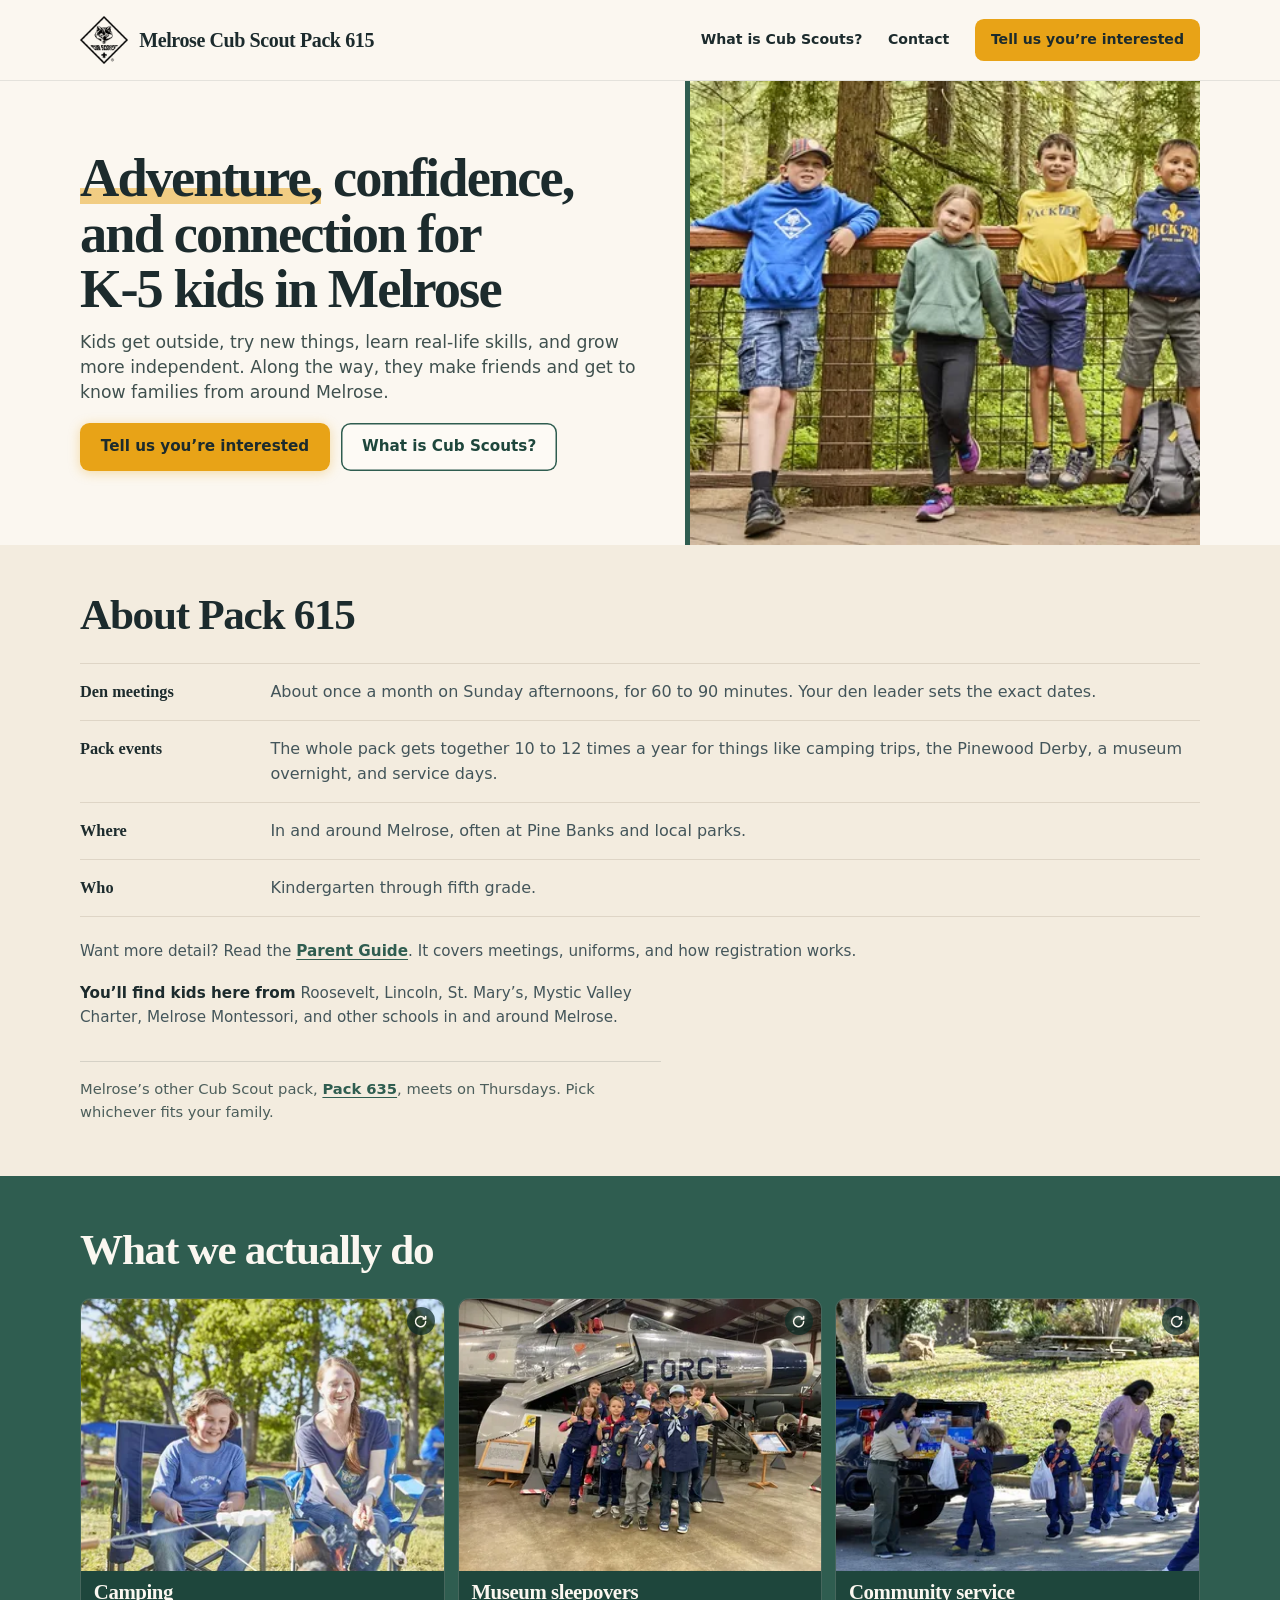
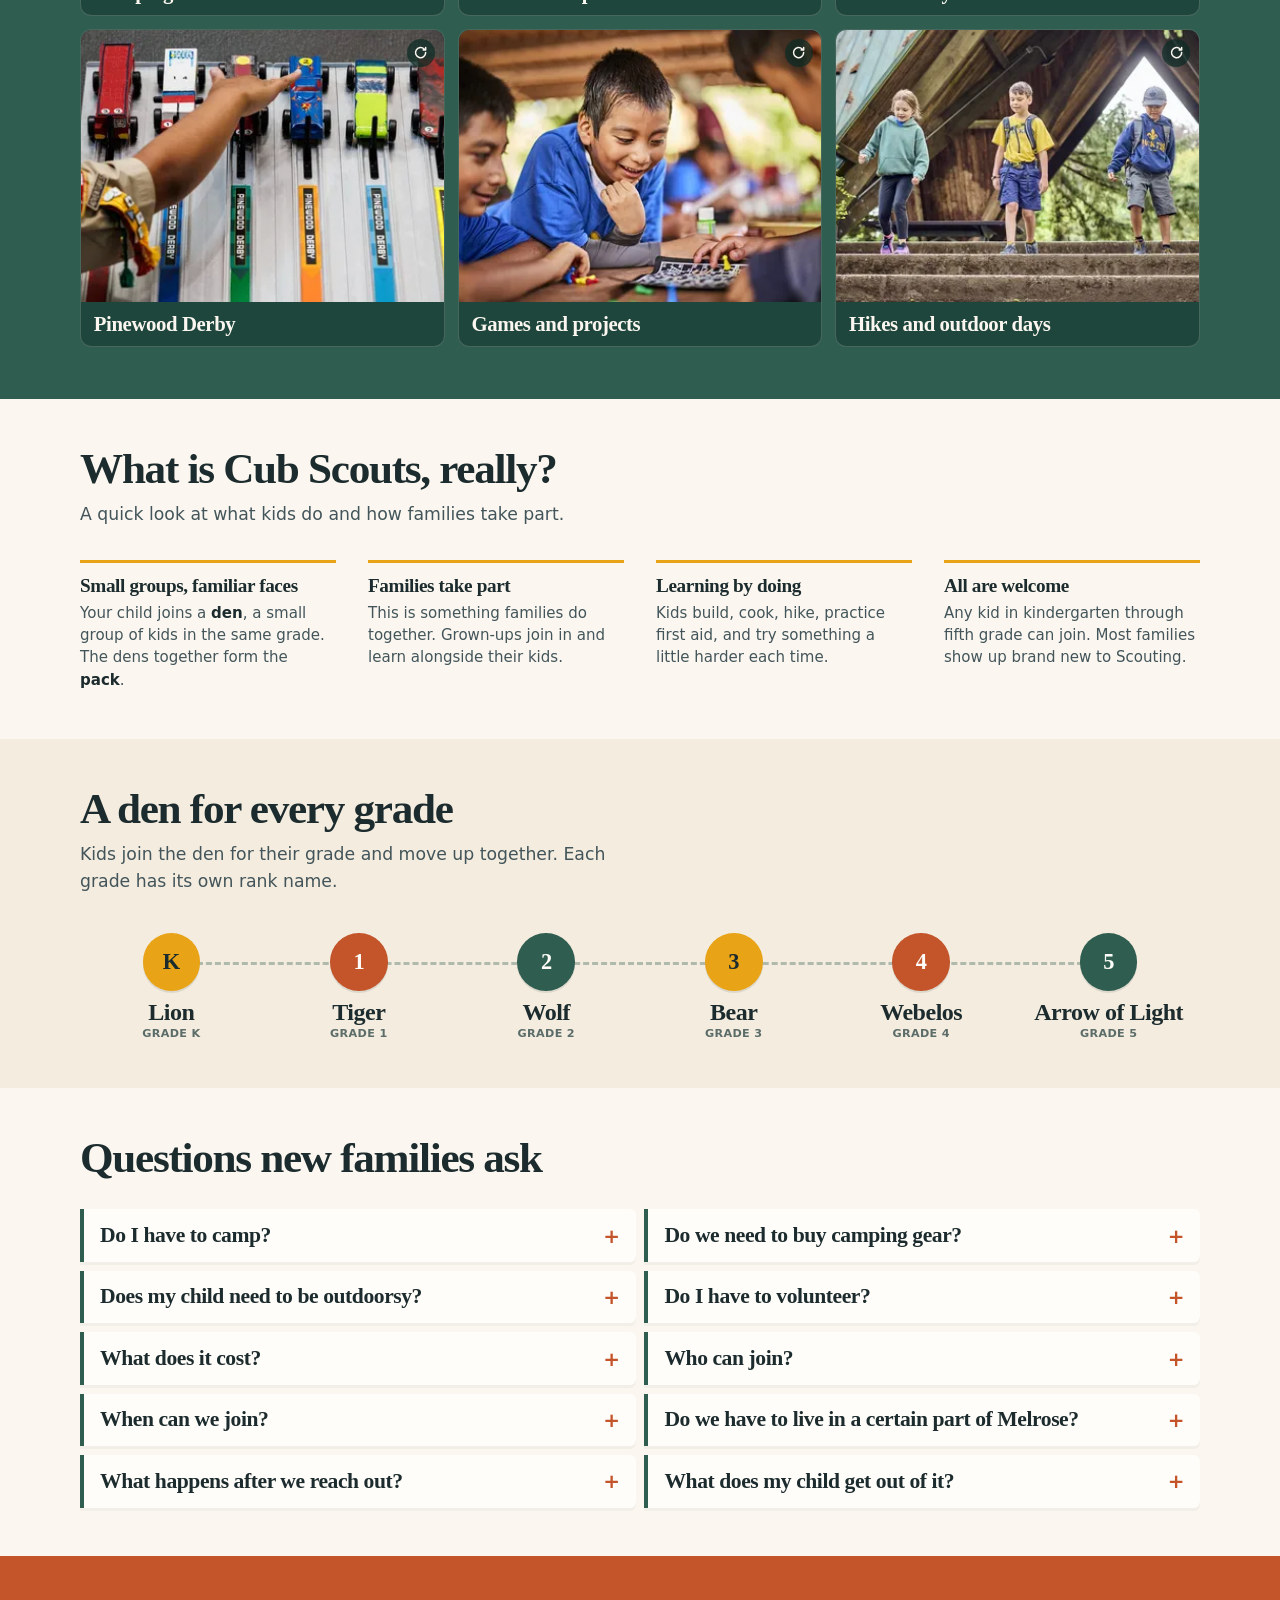
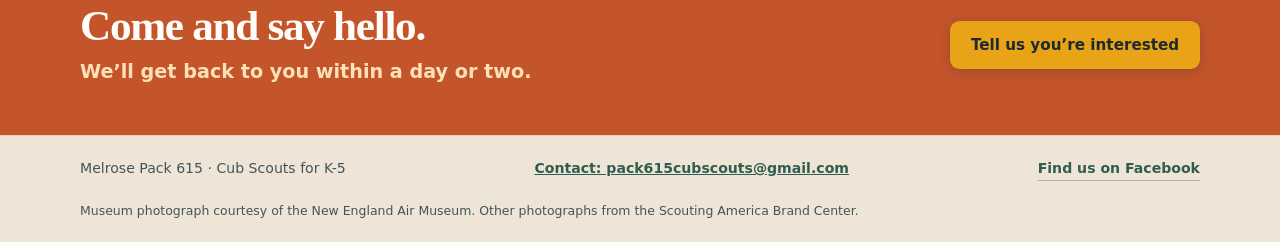
==== index.html @ d6cfc1a3 "Align the hero photo with the content column Co-Authored-By: Claude Opus 5 <noreply@anthropic.com>" ====
<!doctype html>
<html lang="en">
  <head>
    <meta charset="utf-8">
    <meta name="viewport" content="width=device-width, initial-scale=1">
    <meta name="description" content="Cub Scouts for K-5 kids in and around Melrose: Sunday meetings, camping, the Pinewood Derby, and family adventures.">
    <meta property="og:type" content="website">
    <meta property="og:title" content="Melrose Pack 615 | Cub Scouts for K-5 kids">
    <meta property="og:description" content="Cub Scouts for K-5 kids in and around Melrose: Sunday meetings, camping, the Pinewood Derby, and family adventures.">
    <meta property="og:url" content="https://melrosepack615.com/">
    <meta property="og:image" content="https://melrosepack615.com/assets/photos/og-hero.jpg">
    <meta property="og:image:width" content="1200">
    <meta property="og:image:height" content="630">
    <meta property="og:image:alt" content="Cub Scouts lined up along a fence in the woods.">
    <meta name="twitter:card" content="summary_large_image">
    <link rel="canonical" href="https://melrosepack615.com/">
    <title>Melrose Pack 615 | Adventure, confidence, and connection</title>
    <link rel="icon" href="assets/cub-scouts-logo-black.png" type="image/png">
    <link rel="stylesheet" href="assets/site.css?v=90">
    <script type="application/ld+json">
    {
      "@context": "https://schema.org",
      "@type": "Organization",
      "@id": "https://melrosepack615.com/#organization",
      "name": "Melrose Cub Scout Pack 615",
      "alternateName": "Pack 615",
      "url": "https://melrosepack615.com/",
      "logo": {
        "@type": "ImageObject",
        "url": "https://melrosepack615.com/assets/cub-scouts-logo-black.png",
        "width": 512,
        "height": 512
      },
      "email": "pack615cubscouts@gmail.com",
      "description": "Volunteer-run Cub Scout pack for any kid in kindergarten through fifth grade in Melrose, Massachusetts.",
      "areaServed": {
        "@type": "City",
        "name": "Melrose, Massachusetts"
      },
      "sameAs": [
        "https://www.facebook.com/melrosepack615"
      ]
    }
    </script>
    <!-- Google tag (gtag.js) -->
    <script async src="https://www.googletagmanager.com/gtag/js?id=G-9PP2PN8PCG"></script>
    <script>
      window.dataLayer = window.dataLayer || [];
      function gtag(){dataLayer.push(arguments);}
      gtag('js', new Date());
      gtag('config', 'G-9PP2PN8PCG');
    </script>
    <script data-goatcounter="https://melrosepack615.goatcounter.com/count"
            async src="//gc.zgo.at/count.js"></script>
  </head>
  <body>
    <a class="skip-link" href="#main">Skip to content</a>
    <aside class="fair-notice" id="fair-notice">
      <div class="fair-inner">
        <p id="fair-text"><strong>We&rsquo;ll be at the Melrose Victorian Fair on Sunday, September 13.</strong>Stop by our table and meet a few Pack 615 families.</p>
        <button type="button" class="fair-close" id="fair-close" aria-label="Dismiss this notice">&times;</button>
      </div>
    </aside>


    <header class="site-header">
      <div class="header-inner">
        <a class="brand" href="/" aria-current="page"><img src="assets/cub-scouts-logo-black.png" alt=""><span class="brand-name">Melrose Cub <span class="brand-break">Scout Pack 615</span></span></a>
        <nav class="desktop-nav" aria-label="Primary navigation">
          <a href="#learn">What is Cub Scouts?</a>
          <a data-track="email-contact" href="mailto:pack615cubscouts@gmail.com">Contact</a>
          <a data-track="interest-form-nav" class="nav-cta" href="https://docs.google.com/forms/d/e/1FAIpQLSfqMnN3mRPJpEeCvfcUHTXjDa6xpPGZP8clBb77MVRqcl40Sg/viewform" target="_blank" rel="noopener noreferrer">Tell us you&rsquo;re interested<span class="visually-hidden"> (opens the interest form in a new tab)</span></a>
        </nav>
        <details class="mobile-nav">
          <summary aria-label="Menu">
            <svg viewBox="0 0 24 24" aria-hidden="true" focusable="false">
              <path d="M4 6h16M4 12h16M4 18h16" fill="none" stroke="currentColor" stroke-width="2" stroke-linecap="round" />
            </svg>
          </summary>
          <nav class="mobile-links" aria-label="Mobile navigation">
            <a href="#learn">What is Cub Scouts?</a>
            <a data-track="email-contact" href="mailto:pack615cubscouts@gmail.com">Contact</a>
            <a data-track="interest-form-mobile" href="https://docs.google.com/forms/d/e/1FAIpQLSfqMnN3mRPJpEeCvfcUHTXjDa6xpPGZP8clBb77MVRqcl40Sg/viewform" target="_blank" rel="noopener noreferrer">Tell us you&rsquo;re interested<span class="visually-hidden"> (opens the interest form in a new tab)</span></a>
          </nav>
        </details>
      </div>
    </header>

    <main id="main">
      <section class="hero" aria-labelledby="home-heading">
        <div class="hero-media">
          <picture>
            <source type="image/webp" sizes="(min-width: 700px) 46vw, 100vw"
                    srcset="assets/photos/webp/hero-800.webp 800w, assets/photos/webp/hero-1200.webp 1200w, assets/photos/webp/hero-1800.webp 1800w">
            <img class="hero-photo" src="assets/photos/sa-hero-fence-line.jpg" width="1800" height="792" alt="Seven Cub Scouts lined up along a wooden fence rail in a redwood forest, grinning at the camera." fetchpriority="high" decoding="async">
          </picture>
        </div>
        <div class="hero-inner">
          <div class="hero-copy-block">
            <h1 id="home-heading"><span class="hl">Adventure,</span> confidence, and connection for <span class="no-break">K-5</span> kids in Melrose</h1>
            <p class="hero-copy">Kids get outside, try new things, learn real-life skills, and grow more independent. Along the way, they make friends and get to know families from around Melrose.</p>
            <div class="hero-actions">
              <a data-track="interest-form-hero" class="button button-primary" href="https://docs.google.com/forms/d/e/1FAIpQLSfqMnN3mRPJpEeCvfcUHTXjDa6xpPGZP8clBb77MVRqcl40Sg/viewform" target="_blank" rel="noopener noreferrer">Tell us you&rsquo;re interested<span class="visually-hidden"> (opens in a new tab)</span></a>
              <a data-track="what-is-cub-scouts" class="button button-outline" href="#learn">What is Cub Scouts?</a>
            </div>
          </div>
        </div>
      </section>

      <section class="locality" aria-labelledby="locality-heading">
        <div class="content-wrap">
          <h2 id="locality-heading">About Pack 615</h2>
          <div class="upcoming" id="upcoming">
            <h3 class="upcoming-title"><svg class="upcoming-icon" viewBox="0 0 24 24" aria-hidden="true" focusable="false"><rect x="3" y="5" width="18" height="16" rx="2" fill="none" stroke="currentColor" stroke-width="2"/><path d="M3 10h18M8 3v4M16 3v4" fill="none" stroke="currentColor" stroke-width="2" stroke-linecap="round"/></svg>Coming up</h3>
            <ul class="upcoming-list">
              <li data-until="2026-09-14"
                  data-lead="We&rsquo;ll be at the Melrose Victorian Fair on Sunday, September 13."
                  data-rest="Stop by our table and meet a few Pack 615 families."><span class="upcoming-when">Sep 13</span> Melrose Victorian Fair booth. Come say hi!</li>
              <li data-until="2026-09-15"
                  data-lead="Virtual Info Night on Zoom, Monday September 14 at 6pm."
                  data-rest="Ask us anything without leaving the house."><span class="upcoming-when">Sep 14, 6pm</span> Virtual Info Night on Zoom. <a data-track="interest-form-info-night" class="text-link" href="https://docs.google.com/forms/d/e/1FAIpQLSfqMnN3mRPJpEeCvfcUHTXjDa6xpPGZP8clBb77MVRqcl40Sg/viewform" target="_blank" rel="noopener noreferrer">Add me<span class="visually-hidden"> to the Virtual Info Night. Opens the interest form in a new tab.</span></a></li>
              <li data-until="2026-09-19"
                  data-lead="Registration Night at Pine Banks Park, Friday September 18 at 6pm."
                  data-rest="Sign up, and pick up hand-me-down uniforms."><span class="upcoming-when">Sep 18, 6pm</span> Registration Night, Pine Banks Park</li>
            </ul>
          </div>
          <dl class="meeting-facts">
            <div><dt>Den meetings</dt><dd>About once a month on Sunday afternoons, for 60 to 90 minutes. Your den leader sets the exact dates.</dd></div>
            <div><dt>Pack events</dt><dd>The whole pack gets together 10 to 12 times a year for things like camping trips, the Pinewood Derby, a museum overnight, and service days.</dd></div>
            <div><dt>Where</dt><dd>In and around Melrose, often at Pine Banks and local parks.</dd></div>
            <div><dt>Who</dt><dd>Kindergarten through fifth grade.</dd></div>
          </dl>
          <p class="guide-line">Want more detail? Read the <a data-track="parent-guide" class="text-link" href="https://docs.google.com/document/d/e/2PACX-1vRP9po2OG2jPKAKeIk6p8vwL7Aax2_RIjUB7kespmoxd4KZeuJhF-BLt-rlZxX50BgXA0E_vrwarQjK/pub" target="_blank" rel="noopener noreferrer">Parent Guide<span class="visually-hidden"> (opens in a new tab)</span></a>. It covers meetings, uniforms, and how registration works.</p>
          <p class="schools-line"><span class="schools-label">You&rsquo;ll find kids here from</span> Roosevelt, Lincoln, St. Mary&rsquo;s, Mystic Valley Charter, Melrose Montessori, and other schools in and around Melrose.</p>
          <p class="locality-note">Melrose&rsquo;s other Cub Scout pack, <a data-track="pack-635" href="https://www.facebook.com/Melrosepack635" target="_blank" rel="noopener noreferrer" aria-label="Pack 635 on Facebook, opens in a new tab">Pack 635</a>, meets on Thursdays. Pick whichever fits your family.</p>
        </div>
      </section>

      <section class="activities" aria-labelledby="activities-heading">
        <div class="content-wrap">
          <h2 id="activities-heading">What we actually do</h2>
          <div class="activity-grid">
            <article class="activity-card" data-flipped="false">
              <div class="flip" id="flip-camping">
                <div class="flip-face flip-front">
                  <span class="flip-hint" aria-hidden="true"><svg viewBox="0 0 24 24" focusable="false"><path d="M20 12a8 8 0 1 1-2.34-5.66M20 4v4h-4" fill="none" stroke="currentColor" stroke-width="2.4" stroke-linecap="round" stroke-linejoin="round"/></svg></span>
                  <picture>
                <source type="image/webp" sizes="(min-width: 700px) 30vw, 45vw"
                        srcset="assets/photos/webp/sa-campfire-smores-400.webp 400w, assets/photos/webp/sa-campfire-smores-800.webp 800w">
                <img src="assets/photos/sa-campfire-smores.jpg" width="1400" height="933" loading="lazy"
                   alt="A Cub Scout and a parent toasting marshmallows over a campfire in camping chairs.">
              </picture>
                  <h3>Camping</h3>
                </div>
                <div class="flip-face flip-back" aria-hidden="true">
                  <span class="flip-hint" aria-hidden="true"><svg viewBox="0 0 24 24" focusable="false"><path d="M20 12a8 8 0 1 1-2.34-5.66M20 4v4h-4" fill="none" stroke="currentColor" stroke-width="2.4" stroke-linecap="round" stroke-linejoin="round"/></svg></span>
                  <span class="flip-back-title">Camping</span>
                  <p>Sleep in a tent, cook outdoors, and stay up late with your den.</p>
                </div>
              </div>
              <button class="flip-toggle" type="button" aria-expanded="false" aria-controls="flip-camping">
                <span class="visually-hidden">Camping. Show what we do.</span>
              </button>
            </article>
            <article class="activity-card" data-flipped="false">
              <div class="flip" id="flip-museum">
                <div class="flip-face flip-front">
                  <span class="flip-hint" aria-hidden="true"><svg viewBox="0 0 24 24" focusable="false"><path d="M20 12a8 8 0 1 1-2.34-5.66M20 4v4h-4" fill="none" stroke="currentColor" stroke-width="2.4" stroke-linecap="round" stroke-linejoin="round"/></svg></span>
                  <picture>
                <source type="image/webp" sizes="(min-width: 700px) 30vw, 45vw"
                        srcset="assets/photos/webp/museum-sleepover-neam-400.webp 400w, assets/photos/webp/museum-sleepover-neam-800.webp 800w">
                <img src="assets/photos/museum-sleepover-neam.jpg" width="1365" height="1024" loading="lazy" alt="Cub Scouts giving thumbs up in front of an Air Force jet at the New England Air Museum.">
              </picture>
                  <h3>Museum sleepovers</h3>
                </div>
                <div class="flip-face flip-back" aria-hidden="true">
                  <span class="flip-hint" aria-hidden="true"><svg viewBox="0 0 24 24" focusable="false"><path d="M20 12a8 8 0 1 1-2.34-5.66M20 4v4h-4" fill="none" stroke="currentColor" stroke-width="2.4" stroke-linecap="round" stroke-linejoin="round"/></svg></span>
                  <span class="flip-back-title">Museum sleepovers</span>
                  <p>Explore a nearby museum after dark, then sleep among the exhibits.</p>
                </div>
              </div>
              <button class="flip-toggle" type="button" aria-expanded="false" aria-controls="flip-museum">
                <span class="visually-hidden">Museum sleepovers. Show what we do.</span>
              </button>
            </article>
            <article class="activity-card" data-flipped="false">
              <div class="flip" id="flip-service">
                <div class="flip-face flip-front">
                  <span class="flip-hint" aria-hidden="true"><svg viewBox="0 0 24 24" focusable="false"><path d="M20 12a8 8 0 1 1-2.34-5.66M20 4v4h-4" fill="none" stroke="currentColor" stroke-width="2.4" stroke-linecap="round" stroke-linejoin="round"/></svg></span>
                  <picture>
                <source type="image/webp" sizes="(min-width: 700px) 30vw, 45vw"
                        srcset="assets/photos/webp/sa-community-service-400.webp 400w, assets/photos/webp/sa-community-service-800.webp 800w">
                <img src="assets/photos/sa-community-service.jpg" width="1400" height="935" loading="lazy" alt="Cub Scouts carrying bags of donated food to a pickup truck during a collection drive.">
              </picture>
                  <h3>Community service</h3>
                </div>
                <div class="flip-face flip-back" aria-hidden="true">
                  <span class="flip-hint" aria-hidden="true"><svg viewBox="0 0 24 24" focusable="false"><path d="M20 12a8 8 0 1 1-2.34-5.66M20 4v4h-4" fill="none" stroke="currentColor" stroke-width="2.4" stroke-linecap="round" stroke-linejoin="round"/></svg></span>
                  <span class="flip-back-title">Community service</span>
                  <p>Help out around Melrose with food drives and park clean-ups.</p>
                </div>
              </div>
              <button class="flip-toggle" type="button" aria-expanded="false" aria-controls="flip-service">
                <span class="visually-hidden">Community service. Show what we do.</span>
              </button>
            </article>
            <article class="activity-card" data-flipped="false">
              <div class="flip" id="flip-derby">
                <div class="flip-face flip-front">
                  <span class="flip-hint" aria-hidden="true"><svg viewBox="0 0 24 24" focusable="false"><path d="M20 12a8 8 0 1 1-2.34-5.66M20 4v4h-4" fill="none" stroke="currentColor" stroke-width="2.4" stroke-linecap="round" stroke-linejoin="round"/></svg></span>
                  <picture>
                <source type="image/webp" sizes="(min-width: 700px) 30vw, 45vw"
                        srcset="assets/photos/webp/sa-pinewood-derby-400.webp 400w, assets/photos/webp/sa-pinewood-derby-800.webp 800w">
                <img src="assets/photos/sa-pinewood-derby.jpg" width="1400" height="934" loading="lazy"
                   alt="Hand-painted Pinewood Derby cars lined up on the track before a race.">
              </picture>
                  <h3>Pinewood Derby</h3>
                </div>
                <div class="flip-face flip-back" aria-hidden="true">
                  <span class="flip-hint" aria-hidden="true"><svg viewBox="0 0 24 24" focusable="false"><path d="M20 12a8 8 0 1 1-2.34-5.66M20 4v4h-4" fill="none" stroke="currentColor" stroke-width="2.4" stroke-linecap="round" stroke-linejoin="round"/></svg></span>
                  <span class="flip-back-title">Pinewood Derby</span>
                  <p>Build a race car from a block of pine, then race it on the big track.</p>
                </div>
              </div>
              <button class="flip-toggle" type="button" aria-expanded="false" aria-controls="flip-derby">
                <span class="visually-hidden">Pinewood Derby. Show what we do.</span>
              </button>
            </article>
            <article class="activity-card" data-flipped="false">
              <div class="flip" id="flip-games">
                <div class="flip-face flip-front">
                  <span class="flip-hint" aria-hidden="true"><svg viewBox="0 0 24 24" focusable="false"><path d="M20 12a8 8 0 1 1-2.34-5.66M20 4v4h-4" fill="none" stroke="currentColor" stroke-width="2.4" stroke-linecap="round" stroke-linejoin="round"/></svg></span>
                  <picture>
                <source type="image/webp" sizes="(min-width: 700px) 30vw, 45vw"
                        srcset="assets/photos/webp/sa-pack-meeting-400.webp 400w, assets/photos/webp/sa-pack-meeting-800.webp 800w">
                <img src="assets/photos/sa-pack-meeting.jpg" width="1400" height="934" loading="lazy"
                   alt="Cub Scouts leaning over a board game together at a table, grinning.">
              </picture>
                  <h3>Games and projects</h3>
                </div>
                <div class="flip-face flip-back" aria-hidden="true">
                  <span class="flip-hint" aria-hidden="true"><svg viewBox="0 0 24 24" focusable="false"><path d="M20 12a8 8 0 1 1-2.34-5.66M20 4v4h-4" fill="none" stroke="currentColor" stroke-width="2.4" stroke-linecap="round" stroke-linejoin="round"/></svg></span>
                  <span class="flip-back-title">Games and projects</span>
                  <p>Build things, play games, and try something new at every meeting.</p>
                </div>
              </div>
              <button class="flip-toggle" type="button" aria-expanded="false" aria-controls="flip-games">
                <span class="visually-hidden">Games and projects. Show what we do.</span>
              </button>
            </article>
            <article class="activity-card" data-flipped="false">
              <div class="flip" id="flip-hikes">
                <div class="flip-face flip-front">
                  <span class="flip-hint" aria-hidden="true"><svg viewBox="0 0 24 24" focusable="false"><path d="M20 12a8 8 0 1 1-2.34-5.66M20 4v4h-4" fill="none" stroke="currentColor" stroke-width="2.4" stroke-linecap="round" stroke-linejoin="round"/></svg></span>
                  <picture>
                <source type="image/webp" sizes="(min-width: 700px) 30vw, 45vw"
                        srcset="assets/photos/webp/sa-hike-trail-400.webp 400w, assets/photos/webp/sa-hike-trail-800.webp 800w">
                <img src="assets/photos/sa-hike-trail.jpg" width="1400" height="908" loading="lazy"
                   alt="Three Cub Scouts walking down the steps of a trail shelter on a hike.">
              </picture>
                  <h3>Hikes and outdoor days</h3>
                </div>
                <div class="flip-face flip-back" aria-hidden="true">
                  <span class="flip-hint" aria-hidden="true"><svg viewBox="0 0 24 24" focusable="false"><path d="M20 12a8 8 0 1 1-2.34-5.66M20 4v4h-4" fill="none" stroke="currentColor" stroke-width="2.4" stroke-linecap="round" stroke-linejoin="round"/></svg></span>
                  <span class="flip-back-title">Hikes and outdoor days</span>
                  <p>Discover local trails and woods right around our community.</p>
                </div>
              </div>
              <button class="flip-toggle" type="button" aria-expanded="false" aria-controls="flip-hikes">
                <span class="visually-hidden">Hikes and outdoor days. Show what we do.</span>
              </button>
            </article>
          </div>
        </div>
      </section>

      <section class="learn" id="learn" aria-labelledby="learn-heading">
        <div class="content-wrap">
          <h2 id="learn-heading">What is Cub Scouts, really?</h2>
          <p class="learn-lede">A quick look at what kids do and how families take part.</p>

          <div class="learn-grid">
            <article>
              <h3>Small groups, familiar faces</h3>
              <p>Your child joins a <strong>den</strong>, a small group of kids in the same grade. The dens together form the <strong>pack</strong>.</p>
            </article>
            <article>
              <h3>Families take part</h3>
              <p>This is something families do together. Grown-ups join in and learn alongside their kids.</p>
            </article>
            <article>
              <h3>Learning by doing</h3>
              <p>Kids build, cook, hike, practice first aid, and try something a little harder each time.</p>
            </article>
            <article>
              <h3>All are welcome</h3>
              <p>Any kid in kindergarten through fifth grade can join. Most families show up brand new to Scouting.</p>
            </article>
          </div>
        </div>
      </section>

      <section class="grade-path" aria-labelledby="grades-heading">
        <div class="content-wrap">
          <h2 id="grades-heading">A den for every grade</h2>
          <p class="section-lede">Kids join the den for their grade and move up together. Each grade has its own rank name.</p>
          <ol class="grade-track">
            <li class="grade-stop">
              <span class="grade-badge" aria-hidden="true">K</span>
              <h3>Lion</h3>
              <p class="grade-when"><span class="no-break">Grade K</span></p>
            </li>
            <li class="grade-stop">
              <span class="grade-badge" aria-hidden="true">1</span>
              <h3>Tiger</h3>
              <p class="grade-when"><span class="no-break">Grade 1</span></p>
            </li>
            <li class="grade-stop">
              <span class="grade-badge" aria-hidden="true">2</span>
              <h3>Wolf</h3>
              <p class="grade-when"><span class="no-break">Grade 2</span></p>
            </li>
            <li class="grade-stop">
              <span class="grade-badge" aria-hidden="true">3</span>
              <h3>Bear</h3>
              <p class="grade-when"><span class="no-break">Grade 3</span></p>
            </li>
            <li class="grade-stop">
              <span class="grade-badge" aria-hidden="true">4</span>
              <h3>Webelos</h3>
              <p class="grade-when"><span class="no-break">Grade 4</span></p>
            </li>
            <li class="grade-stop">
              <span class="grade-badge" aria-hidden="true">5</span>
              <h3>Arrow of Light</h3>
              <p class="grade-when"><span class="no-break">Grade 5</span></p>
            </li>
          </ol>
        </div>
      </section>

      <section class="questions" aria-labelledby="questions-heading">
        <div class="content-wrap">
          <h2 id="questions-heading">Questions new families ask</h2>
          <div class="questions-list">
            <details>
              <summary>Do I have to camp?</summary>
              <p>No. Camping is one part of Cub Scouts, and families choose how they take part.</p>
            </details>
            <details>
              <summary>Do we need to buy camping gear?</summary>
              <p>No. The pack has gear to share, and borrowing it is normal.</p>
            </details>
            <details>
              <summary>Does my child need to be outdoorsy?</summary>
              <p>No. Curiosity is enough.</p>
            </details>
            <details>
              <summary>Do I have to volunteer?</summary>
              <p>Grown-ups stay and take part. Formal volunteering is optional, but the pack runs entirely on those same grown-ups, so any help you can offer makes a real difference.</p>
            </details>
            <details>
              <summary>What does it cost?</summary>
              <p>About $290 a year, covering national registration and pack dues, with no required fundraising. Uniforms are separate (roughly $65 to $155 by grade), but hand-me-downs are available and the pack t-shirt is included. Financial assistance is available, and we don&rsquo;t want cost to keep any kid out.</p>
            </details>
            <details>
              <summary>Who can join?</summary>
              <p>Any kid in kindergarten through fifth grade, no experience needed. Cub Scouts is open to all.</p>
            </details>
            <details>
              <summary>When can we join?</summary>
              <p>Most kids start in September when the program year kicks off, but families join all year round.</p>
            </details>
            <details>
              <summary>Do we have to live in a certain part of Melrose?</summary>
              <p>No. Pack 615 is based on the west side and Pack 635 on the east, but families pick whichever pack suits them, and some join us from outside Melrose.</p>
            </details>
            <details>
              <summary>What happens after we reach out?</summary>
              <p>A parent volunteer will email you back, usually within a day or two.</p>
            </details>
            <details>
              <summary>What does my child get out of it?</summary>
              <p>Practical skills, confidence trying unfamiliar things, and a small, steady group of friends.</p>
            </details>
          </div>
        </div>
      </section>

      <section class="closing-invitation" aria-labelledby="closing-heading">
        <div class="content-wrap closing-inner">
          <div>
            <h2 id="closing-heading">Come and say hello.</h2>
            <p class="closing-note">We&rsquo;ll get back to you within a <span class="no-break">day or two.</span></p>
          </div>
          <a data-track="interest-form-closing" class="button button-primary" href="https://docs.google.com/forms/d/e/1FAIpQLSfqMnN3mRPJpEeCvfcUHTXjDa6xpPGZP8clBb77MVRqcl40Sg/viewform" target="_blank" rel="noopener noreferrer">Tell us you&rsquo;re interested<span class="visually-hidden"> (opens in a new tab)</span></a>
        </div>
      </section>
    </main>

    <footer class="site-footer">
      <div class="footer-inner">
        <p>Melrose Pack 615 · Cub Scouts for <span class="no-break">K-5</span></p>
        <a class="footer-contact" href="mailto:pack615cubscouts@gmail.com">Contact: pack615cubscouts@gmail.com</a>
        <a data-track="facebook" class="footer-social" href="https://www.facebook.com/melrosepack615" target="_blank" rel="noopener noreferrer">Find us on Facebook<span class="visually-hidden"> (opens in a new tab)</span></a>
      </div>
      <p class="photo-credit">Museum photograph courtesy of the New England Air Museum. Other photographs from the Scouting America Brand Center.</p>
    </footer>
      <script>
      // Names each outbound link so the four routes to the interest form can be
      // told apart. GA4's own outbound tracking sees only the url, which is the
      // same for all four. Uses the click event rather than a wrapper so the
      // link keeps working when analytics is blocked or fails to load.
      (function () {
      // Both counters are fed from the same label, so there is one list of
      // names to maintain rather than two that drift apart. Either can be
      // removed by deleting its script tag; this keeps working with one, the
      // other, or neither.
      function track(name, detail) {
        if (typeof gtag === 'function') {
          gtag('event', name, detail || {});
        }
        if (window.goatcounter && typeof window.goatcounter.count === 'function') {
          var label = (detail && (detail.link_name || detail.question || detail.activity)) || name;
          window.goatcounter.count({ path: name + ': ' + label, title: label, event: true });
        }
      }
      window.__p615track = track;
        document.addEventListener('click', function (e) {
          var el = e.target.closest && e.target.closest('[data-track]');
          if (!el) return;
          track('link_click', {
            link_name: el.getAttribute('data-track'),
            link_url: el.getAttribute('href') || ''
          });
        });
      })();
    </script>
    <script>
      // Which questions families open, and which activity cards they turn over.
      // These are the only two places on the page where a visitor tells you what
      // they are actually worried about, and neither leaves the page, so GA4
      // cannot see them on its own. Opens only: a close is not a second question.
      (function () {
        var track = window.__p615track || function () {};
        var qs = document.querySelectorAll('.questions-list details');
        for (var i = 0; i < qs.length; i++) {
          (function (d) {
            d.addEventListener('toggle', function () {
              if (!d.open) return;
              var s = d.querySelector('summary');
              track('faq_open', { question: s ? s.textContent.trim() : 'unknown' });
            });
          })(qs[i]);
        }
        var cards = document.querySelectorAll('.activity-card .flip-toggle');
        for (var j = 0; j < cards.length; j++) {
          (function (b) {
            b.addEventListener('click', function () {
              if (b.getAttribute('aria-expanded') === 'true') return;
              var h = b.closest('.activity-card').querySelector('h3');
              track('activity_flip', { activity: h ? h.textContent.trim() : 'unknown' });
            });
          })(cards[j]);
        }
      })();
    </script>
    <script>
      // One list of dates drives both the events block and the notice at the
      // top, so the two can never disagree. An entry disappears the day after
      // it happens; the block goes when the last one does; the notice always
      // shows whichever event is next. Both start hidden, so with scripting off
      // the page says nothing rather than advertising something already over.
      // data-until is parsed as local midnight: a bare date would be read as
      // UTC and expire a day early in Eastern time.
      (function () {
        var box = document.getElementById('upcoming');
        var live = [];
        if (box) {
          var items = box.querySelectorAll('li[data-until]');
          for (var i = 0; i < items.length; i++) {
            if (new Date() >= new Date(items[i].getAttribute('data-until') + 'T00:00:00')) {
              items[i].remove();
            } else {
              live.push(items[i]);
            }
          }
          if (live.length) { box.hidden = false; } else { box.remove(); }
        }

        var bar = document.getElementById('fair-notice');
        if (!bar) return;
        if (!live.length) { bar.remove(); return; }

        var next = live[0];
        var key = 'p615-notice-' + next.getAttribute('data-until');
        var dismissed = false;
        try { dismissed = localStorage.getItem(key) === '1'; } catch (e) {}
        if (dismissed) { bar.remove(); return; }

        var p = document.getElementById('fair-text');
        p.textContent = '';
        var lead = document.createElement('strong');
        lead.textContent = next.getAttribute('data-lead');
        p.appendChild(lead);
        p.appendChild(document.createTextNode(next.getAttribute('data-rest')));
        bar.hidden = false;
        document.getElementById('fair-close').addEventListener('click', function () {
          bar.remove();
          try { localStorage.setItem(key, '1'); } catch (e) {}
        });
      })();
    </script>
    <script>
      // Turning a card over is a state change, so it is driven by a real button
      // with aria-expanded rather than a click handler on a div. The faces swap
      // aria-hidden as they turn, so a screen reader is never offered the text
      // on the side that is facing away.
      (function () {
        var cards = document.querySelectorAll('.activity-card');
        for (var i = 0; i < cards.length; i++) {
          (function (card) {
            var btn = card.querySelector('.flip-toggle');
            var front = card.querySelector('.flip-front');
            var back = card.querySelector('.flip-back');
            if (!btn || !front || !back) return;
            btn.addEventListener('click', function () {
              var open = card.getAttribute('data-flipped') === 'true';
              card.setAttribute('data-flipped', open ? 'false' : 'true');
              btn.setAttribute('aria-expanded', open ? 'false' : 'true');
              front.setAttribute('aria-hidden', open ? 'false' : 'true');
              back.setAttribute('aria-hidden', open ? 'true' : 'false');
            });
          })(cards[i]);
        }
      })();
    </script>
    <script>
      // The mobile menu is a native details element, kept for its free keyboard
      // semantics. It only lacks light dismissal, so this adds exactly that:
      // close on any click or tap outside it, on Escape (returning focus to the
      // toggle), and on activating any link inside it, since same page anchors
      // scroll without a reload and would otherwise leave the menu open.
      (function () {
        var nav = document.querySelector('.mobile-nav');
        if (!nav) return;
        var summary = nav.querySelector('summary');
        document.addEventListener('click', function (e) {
          if (!nav.open) return;
          if (!nav.contains(e.target)) { nav.open = false; return; }
          if (e.target.closest && e.target.closest('.mobile-links a')) { nav.open = false; }
        });
        document.addEventListener('keydown', function (e) {
          if (e.key === 'Escape' && nav.open) {
            nav.open = false;
            if (summary) summary.focus();
          }
        });
      })();
    </script>
  </body>
</html>
---- assets/site.css ----
:root {
  --paper: #fbf7f0;
  --cream: #f3ecdf;
  --ink: #1c2b2d;
  --pine: #2f5d50;
  --pine-deep: #1e463c;
  --gold: #e8a317;
  --ember: #c4552b;
  --muted: #5c6c69;
  --line: #ded5c6;
  --white: #fffdf9;
  --display: Iowan Old Style, Palatino Linotype, Palatino, Book Antiqua, Georgia, serif;
  --body: ui-sans-serif, system-ui, -apple-system, BlinkMacSystemFont, "Segoe UI", sans-serif;
  --shadow: 0 18px 48px rgba(28, 43, 45, .13);
}

* { box-sizing: border-box; }
html { scroll-behavior: smooth; }
body { margin: 0; background: var(--paper); color: var(--ink); font-family: var(--body); font-size: 16px; line-height: 1.55; }
img { display: block; max-width: 100%; height: auto; }
a { color: inherit; }
a:focus-visible, summary:focus-visible { outline: 3px solid var(--gold); outline-offset: 4px; }
.skip-link { position: fixed; top: -4rem; left: 1rem; z-index: 30; padding: .7rem 1rem; border-radius: 0 0 .4rem .4rem; background: var(--ink); color: var(--paper); font-weight: 800; }
.skip-link:focus { top: 0; }

.site-header { position: sticky; top: 0; z-index: 20; border-bottom: 1px solid rgba(28, 43, 45, .1); background: rgba(251, 247, 240, .95); backdrop-filter: blur(14px); }
.header-inner, .content-wrap, .footer-inner { width: min(1120px, calc(100% - 2.5rem)); margin: 0 auto; }
.header-inner { min-height: 4.75rem; display: flex; align-items: center; justify-content: space-between; gap: 1rem; }
.brand { display: inline-flex; flex: 1 1 auto; align-items: center; min-width: 0; gap: .7rem; color: var(--ink); font-family: var(--display); font-size: 1.25rem; font-weight: 700; letter-spacing: -.02em; line-height: 1.05; text-decoration: none; white-space: nowrap; }
.brand-name { min-width: 0; }
.brand img { width: 3rem; height: 3rem; flex: 0 0 auto; object-fit: contain; }
.desktop-nav { display: none; align-items: center; gap: 1.6rem; font-size: .88rem; font-weight: 700; }
.desktop-nav a, .contact-link { color: var(--ink); text-decoration: none; }
.desktop-nav a:hover, .contact-link:hover { color: var(--pine); }
.desktop-nav a.nav-cta { display: inline-flex; align-items: center; min-height: 2.6rem; padding: .45rem 1rem; border-radius: .55rem; background: var(--gold); color: var(--ink); font-weight: 800; transition: background .18s ease; }
.desktop-nav a.nav-cta:hover { background: #f2b834; color: var(--ink); }
.contact-link { display: inline-flex; align-items: center; min-height: 2.5rem; padding: .45rem .7rem; border: 1px solid var(--line); border-radius: .35rem; font-size: .82rem; font-weight: 850; white-space: nowrap; }
.mobile-nav { position: relative; flex: 0 0 auto; }
.mobile-nav summary { display: inline-flex; align-items: center; justify-content: center; width: 2.75rem; min-width: 2.75rem; height: 2.75rem; min-height: 2.75rem; padding: 0; border: 1px solid var(--line); border-radius: .35rem; cursor: pointer; color: var(--pine); line-height: 1; list-style: none; }
.mobile-nav summary svg { width: 1.25rem; height: 1.25rem; }
.mobile-nav[open] summary { border-color: var(--pine); background: var(--cream); }
.mobile-nav summary::-webkit-details-marker { display: none; }
.mobile-links { position: absolute; top: calc(100% + .9rem); right: 0; display: grid; width: 15rem; padding: .55rem; border: 1px solid var(--line); border-radius: .6rem; background: var(--white); box-shadow: var(--shadow); }
.mobile-links a { padding: .7rem .8rem; border-radius: .35rem; font-weight: 700; text-decoration: none; }
.mobile-links a:hover { background: var(--cream); }

/* The hero shares the header's paper so the top of the page reads as one
   surface interrupted only by the photo. Gold is reserved for the headline
   marker and the primary button, so the seam is pine: structure, not accent. */
.hero { position: relative; isolation: isolate; overflow: hidden; background: var(--paper); color: var(--ink); }
.hero-media { position: relative; }
.hero-media::after { content: ""; position: absolute; right: 0; bottom: 0; left: 0; height: .35rem; background: var(--pine); }
.hero-photo { width: 100%; height: clamp(15rem, 64vw, 27rem); object-fit: cover; object-position: 50% 42%; }
.hero-inner { width: min(1120px, calc(100% - 2.5rem)); margin: 0 auto; padding: 1.7rem 0 2rem; display: grid; align-items: center; }
.hero h1, h2, h3 { font-family: var(--display); letter-spacing: -.035em; text-wrap: balance; }
.hero h1 { margin: 0; font-size: clamp(2.05rem, 7.4vw, 3.4rem); line-height: 1.02; }
.hero h1 .hl { background: linear-gradient(180deg, rgba(232, 163, 23, 0) 66%, rgba(232, 163, 23, .5) 66%, rgba(232, 163, 23, .5) 94%, rgba(232, 163, 23, 0) 94%); }
.hero-copy-block { max-width: 42rem; }
.hero-copy { max-width: 37rem; margin: .75rem 0 0; color: #3f504e; font-size: clamp(.95rem, 2.8vw, 1.08rem); line-height: 1.45; }
.hero-actions { display: grid; gap: .6rem; margin-top: 1.1rem; }
.button { display: inline-flex; align-items: center; justify-content: center; min-height: 3rem; padding: .7rem 1.3rem; border: 0; border-radius: .6rem; font-size: .95rem; font-weight: 750; text-align: center; text-decoration: none; transition: background .18s ease, color .18s ease, transform .18s ease, box-shadow .18s ease; }
.button:hover { transform: translateY(-1px); }
.button-primary { background: var(--gold); color: var(--ink); box-shadow: 0 2px 12px rgba(232, 163, 23, .35); }
.button-primary:hover { background: #f2b834; }
.button-ghost { box-shadow: inset 0 0 0 1.5px rgba(251, 247, 240, .75); color: var(--paper); }
.button-ghost:hover { box-shadow: inset 0 0 0 1.5px var(--paper); background: rgba(251, 247, 240, .12); }
.button-outline { box-shadow: inset 0 0 0 1.5px var(--pine); color: var(--pine-deep); background: rgba(255, 253, 249, .55); }
.button-outline:hover { background: var(--white); }
.hero-note { max-width: 34rem; margin: .6rem 0 0; color: #4c5e5b; font-size: .84rem; font-weight: 650; }

.home-intro { position: relative; z-index: 1; margin-top: -4.6rem; padding-bottom: clamp(4rem, 8vw, 6.5rem); }
.welcome-card { max-width: 58rem; padding: clamp(1.6rem, 5vw, 3rem); border: 1px solid var(--line); border-top: .45rem solid var(--ember); border-radius: .5rem; background: var(--white); box-shadow: var(--shadow); }
.welcome-card h2 { max-width: 21ch; margin: 0; font-size: clamp(2rem, 5vw, 3rem); line-height: 1.03; }
.welcome-card p { max-width: 44rem; margin: 1.1rem 0 0; color: var(--muted); font-size: 1.05rem; }
.experience-section { display: grid; overflow: hidden; margin: 1.25rem 0; border: 1px solid var(--line); border-radius: .5rem; background: var(--pine); box-shadow: 0 4px 0 rgba(28, 43, 45, .04); color: var(--paper); }
.experience-section > img { width: 100%; min-height: 15rem; object-fit: cover; }
.experience-copy { display: flex; flex-direction: column; justify-content: center; padding: clamp(1.5rem, 4vw, 2.5rem); }
.experience-copy .eyebrow { color: #f6c85f; }
.experience-copy h2 { max-width: 13ch; margin: 0; font-size: clamp(2rem, 5vw, 3rem); line-height: 1.03; }
.experience-copy p:last-child { max-width: 30rem; margin: 1rem 0 0; color: #dce9df; }
.tbc { display: inline; padding: .05em .2em; border-bottom: 2px dotted var(--ember); border-radius: .15rem; background: #fff0d0; color: #643118; font-family: var(--body); font-size: .86em; font-weight: 750; letter-spacing: 0; }
.route-grid { display: grid; gap: 1rem; margin-top: 1.25rem; }
.route-card { min-height: 15rem; padding: clamp(1.5rem, 4vw, 2.15rem); border: 1px solid var(--line); border-radius: .5rem; background: var(--white); box-shadow: 0 4px 0 rgba(28, 43, 45, .04); text-decoration: none; transition: transform .18s ease, box-shadow .18s ease; }
.route-card:hover { transform: translateY(-4px); box-shadow: var(--shadow); }
.route-card.guide { border-top: .35rem solid var(--gold); }
.route-card.join { border-top: .35rem solid var(--ember); }
.card-mark { display: grid; place-items: center; width: 2.75rem; height: 2.75rem; margin-bottom: 1.1rem; border-radius: 50%; background: var(--cream); color: var(--pine); font-family: var(--display); font-size: 1.5rem; font-weight: 800; }
.route-card h3 { margin: 0; font-size: clamp(1.75rem, 4vw, 2.25rem); line-height: 1.03; }
.route-card p { max-width: 29rem; margin: .7rem 0 0; color: var(--muted); }
.route-card .arrow { display: inline-block; margin-top: 1.25rem; color: var(--pine); font-weight: 850; }

.page-hero { position: relative; overflow: hidden; padding: clamp(3.75rem, 9vw, 7rem) 0 clamp(3.3rem, 7vw, 5.5rem); background: var(--cream); }
.page-hero .content-wrap { position: relative; z-index: 1; }
.eyebrow { margin: 0 0 .7rem; color: var(--ember); font-size: .75rem; font-weight: 900; letter-spacing: .16em; text-transform: uppercase; }
.page-hero h1 { max-width: 12ch; margin: 0; font-family: var(--display); font-size: clamp(3rem, 9vw, 5.4rem); letter-spacing: -.04em; line-height: .94; }
.page-hero p:last-child { max-width: 39rem; margin: 1.25rem 0 0; color: var(--muted); font-size: clamp(1.03rem, 2.5vw, 1.2rem); }
.embed-section { padding: clamp(2.5rem, 6vw, 4.5rem) 0 clamp(4rem, 8vw, 6.5rem); }
.guide-lead { display: grid; overflow: hidden; margin-bottom: 1.25rem; border: 1px solid var(--line); border-radius: .65rem; background: var(--cream); box-shadow: 0 4px 0 rgba(28, 43, 45, .04); }
.guide-lead > img { width: 100%; min-height: 14rem; object-fit: cover; }
.guide-lead-copy { display: flex; flex-direction: column; justify-content: center; padding: clamp(1.5rem, 4vw, 2.5rem); }
.guide-lead-copy h2 { max-width: 14ch; margin: 0; font-size: clamp(2rem, 5vw, 3rem); line-height: 1.03; }
.guide-lead-copy p:last-child { max-width: 32rem; margin: 1rem 0 0; color: var(--muted); }
.embed-card { padding: clamp(1rem, 3vw, 2rem); border: 1px solid var(--line); border-radius: .65rem; background: var(--white); box-shadow: var(--shadow); }
.embed-toolbar { display: flex; flex-wrap: wrap; align-items: center; justify-content: space-between; gap: .8rem 1.25rem; padding: .25rem .25rem 1.35rem; }
.embed-toolbar p { margin: 0; color: var(--muted); font-size: .95rem; }
.text-link { color: var(--pine); font-weight: 850; text-underline-offset: .2em; }
.embed-frame { display: block; width: 100%; height: 1400px; border: 0; border-radius: .35rem; background: var(--paper); }
.next-step { display: flex; flex-wrap: wrap; align-items: center; justify-content: space-between; gap: 1rem; margin-top: 1.5rem; padding: clamp(1.3rem, 3vw, 2rem); border-radius: .5rem; background: var(--pine); color: var(--paper); }
.next-step h2 { margin: 0; font-size: clamp(1.5rem, 4vw, 2rem); line-height: 1.05; }
.next-step p { max-width: 34rem; margin: .45rem 0 0; color: #dce9df; }
.next-step .button-ghost { flex: 0 0 auto; }

.site-footer { border-top: 1px solid var(--line); background: #eee5d7; }
.footer-inner { display: flex; flex-wrap: wrap; align-items: center; justify-content: space-between; gap: .8rem 1.5rem; padding: 1.35rem 0; color: #43555a; font-size: .88rem; }
.footer-inner p { margin: 0; }
.footer-contact { color: var(--pine); font-weight: 800; }

@media (min-width: 700px) {
  .header-inner { min-height: 5rem; }
  /* The photo stops where every other element on the page stops. It used to
     bleed to the viewport edge, which on a wide screen left it hanging four
     hundred pixels past the column the header, the headline and About all
     share. Below 1120px there is no margin to align to, so nothing changes. */
  .hero-media { position: absolute; z-index: -1; inset: 0 0 0 auto;
                right: calc((100% - min(1120px, 100% - 2.5rem)) / 2);
                width: calc(min(1120px, 100% - 2.5rem) * .46); }
  .hero-media::after { top: 0; right: auto; bottom: 0; left: 0; width: .35rem; height: auto; }
  /* Anchored to the left edge of the photo, not its centre. The desktop column
     is narrow enough that a centred crop cut the girl in the green hoodie out of
     frame, leaving a row of boys. The left edge keeps her in every time. */
  .hero-photo { height: 100%; object-position: 0% 45%; }
  .hero-inner { min-height: 29rem; padding: 3rem 0 3.25rem; }
  .hero-copy-block { max-width: 51%; }
  /* Two-column range: the copy column is about half the viewport, so the
     headline tracks the viewport (4.25vw) instead of sitting at the cap. It
     reaches 3.4rem exactly where the content wrap stops growing, keeping the
     headline at three balanced lines across the whole range. */
  .hero h1 { font-size: clamp(2.05rem, 4.25vw, 3.4rem); }
  .hero-actions { display: flex; flex-wrap: wrap; gap: .7rem; }
  .experience-section, .guide-lead { grid-template-columns: minmax(0, 1.05fr) minmax(18rem, .95fr); }
  .experience-section > img, .guide-lead > img { height: 100%; }
  .route-grid { grid-template-columns: repeat(2, 1fr); }
}

@media (min-width: 850px) {
  .brand { flex: 0 1 auto; }
  .contact-link { display: inline-flex; }
  .mobile-nav { display: none; }
  .desktop-nav { display: flex; }
}

@media (max-width: 849px) {
  /* The compact bar has two fixed jobs: identity and a reliable menu trigger.
     Contact lives in that menu so it cannot compete for horizontal space. */
  .contact-link { display: none; }
}

@media (max-width: 479px) {
  .header-inner { gap: .65rem; }
  .brand { gap: .55rem; }
  .brand-break { display: block; }
  .brand img { width: 2.65rem; height: 2.65rem; }
}

@media (max-width: 699px) {
  .embed-frame { height: 1000px; }
}

@media (prefers-reduced-motion: reduce) {
  html { scroll-behavior: auto; }
  *, *::before, *::after { transition: none !important; animation: none !important; }
}

.visually-hidden { position: absolute; width: 1px; height: 1px; padding: 0; margin: -1px; overflow: hidden; clip: rect(0 0 0 0); white-space: nowrap; border: 0; }
.no-break { white-space: nowrap; }



/* --- "What is Cub Scouts" explainer -------------------------------------- */
.learn { background: var(--paper, #FBF7F0); padding: clamp(2rem, 4.5vw, 3rem) 0; scroll-margin-top: 5rem; }
.learn h2 { max-width: 30ch; margin: 0 0 .6rem; font-family: var(--display); font-size: clamp(1.5rem, 4.2vw, 2.7rem); letter-spacing: -.03em; line-height: 1.02; text-wrap: balance; }
.learn-lede { max-width: 56ch; margin: 0 0 clamp(1.35rem, 3vw, 2rem); color: #43555A; font-size: clamp(.96rem, 1.5vw, 1.08rem); }
.learn-grid { display: grid; grid-template-columns: 1fr; gap: 1.15rem 2rem; }
@media (min-width: 560px) { .learn-grid { grid-template-columns: repeat(2, 1fr); } }
@media (min-width: 1000px) { .learn-grid { grid-template-columns: repeat(4, 1fr); } }
.learn-grid article { padding-top: .75rem; border-top: 3px solid var(--gold, #E8A317); }
.learn-grid h3 { margin: 0 0 .35rem; font-family: var(--display); font-size: 1.2rem; letter-spacing: -.02em; line-height: 1.12; text-wrap: balance; }
.learn-grid p { max-width: 40ch; margin: 0; color: #43555A; font-size: .94rem; line-height: 1.48; }
.learn-grid strong { color: var(--ink, #1C2B2D); }

/* --- Below-the-fold guide ------------------------------------------------ */
.grade-path, .how-it-works { padding: clamp(2rem, 4.5vw, 3rem) 0; background: var(--cream); }
.grade-path h2, .activities h2, .how-it-works h2, .questions h2, .closing-invitation h2 { max-width: 24ch; margin: 0; font-family: var(--display); font-size: clamp(1.5rem, 4.2vw, 2.7rem); letter-spacing: -.03em; line-height: 1.02; text-wrap: balance; }
.grade-track { position: relative; display: flex; justify-content: space-between; gap: .3rem; margin: clamp(1.5rem, 4vw, 2.4rem) 0 0; padding: 0; list-style: none; }
.grade-track::before { content: ""; position: absolute; top: calc(clamp(2.7rem, 10vw, 3.6rem) / 2); right: 8%; left: 8%; border-top: 3px dashed rgba(47, 93, 80, .35); }
.grade-stop { position: relative; display: grid; flex: 1 1 0; min-width: 0; justify-items: center; text-align: center; }
.grade-badge { display: grid; place-items: center; width: clamp(2.7rem, 10vw, 3.6rem); height: clamp(2.7rem, 10vw, 3.6rem); border-radius: 50%; font-family: var(--display); font-size: clamp(1.05rem, 3.6vw, 1.4rem); font-weight: 800; letter-spacing: -.02em; box-shadow: 0 2px 0 rgba(28, 43, 45, .1); }
.grade-stop:nth-child(3n + 1) .grade-badge { background: var(--gold); color: var(--ink); }
.grade-stop:nth-child(3n + 2) .grade-badge { background: var(--ember); color: var(--white); }
.grade-stop:nth-child(3n) .grade-badge { background: var(--pine); color: var(--white); }
.grade-stop h3 { margin: .55rem 0 0; font-size: clamp(1.02rem, 3.2vw, 1.5rem); letter-spacing: -.02em; line-height: 1; }
.grade-when { margin: .2rem 0 0; color: var(--muted); font-size: clamp(.55rem, 1.7vw, .7rem); font-weight: 800; letter-spacing: .03em; line-height: 1.2; text-transform: uppercase; }

@media (max-width: 379px) {
  .grade-track { display: grid; grid-template-columns: repeat(3, minmax(0, 1fr)); gap: 1rem .5rem; }
  .grade-track::before { display: none; }
  .grade-when { display: none; }
}

.activities { padding: clamp(2rem, 4.5vw, 3.25rem) 0; background: var(--pine); color: var(--paper); }
.activities .eyebrow { color: #f6c85f; }
.section-lede { max-width: 51ch; margin: .65rem 0 0; color: #43555a; font-size: clamp(.96rem, 1.5vw, 1.08rem); }
.activities .section-lede { color: #dce9df; }
/* Every card the same size. grid-auto-rows: 1fr makes each row match the
   tallest card in it, and the card, the flipper and both faces then stretch to
   fill, so a two line title cannot make one card taller than its neighbours. */
.activity-grid { display: grid; grid-template-columns: repeat(2, minmax(0, 1fr)); grid-auto-rows: 1fr; gap: .8rem; margin-top: clamp(1.1rem, 3vw, 1.6rem); }
/* Tap a card to turn it over. The toggle is a real button laid over the whole
   card rather than a click handler on the card itself, so it is reachable by
   keyboard and announced as a control. It sits outside the rotating element,
   which means it stays clickable whichever way round the card is facing. */
.activity-card { position: relative; display: grid; min-width: 0; perspective: 900px; }
.flip { position: relative; display: grid; height: 100%; transition: transform .5s cubic-bezier(.2, .7, .3, 1); transform-style: preserve-3d; }
.activity-card[data-flipped="true"] .flip { transform: rotateY(180deg); }
.flip-face { position: relative; display: flex; grid-area: 1 / 1; height: 100%; flex-direction: column; overflow: hidden; border: 1px solid rgba(251, 247, 240, .18); border-radius: .7rem; background: rgba(12, 43, 36, .45); backface-visibility: hidden; }
.flip-back { align-items: center; justify-content: center; padding: 1rem; background: var(--pine-deep); text-align: center; transform: rotateY(180deg); }
.flip-back p { margin: 0; color: var(--paper); font-size: clamp(.86rem, 2.3vw, 1rem); line-height: 1.45; text-wrap: balance; }
.flip-toggle { position: absolute; z-index: 2; inset: 0; padding: 0; border: 0; border-radius: .7rem; background: transparent; cursor: pointer; }
.flip-toggle:focus-visible { outline: 3px solid var(--gold); outline-offset: 3px; }
/* Without a cue a card that turns over just looks like a card, so nobody tries
   it. A small badge on the corner is enough of a hint, and it lifts on hover
   where a pointer exists to make the invitation clearer. */
.flip-hint { position: absolute; top: .55rem; right: .55rem; z-index: 1; display: grid; width: 1.75rem; height: 1.75rem; place-items: center; border-radius: 50%; background: rgba(12, 43, 36, .72); color: var(--paper); transition: background .18s ease, transform .18s ease; }
.flip-hint svg { width: .95rem; height: .95rem; }
.activity-card:hover .flip-hint { background: var(--gold); color: var(--ink); transform: scale(1.08); }
.flip-back-title { margin-bottom: .35rem; color: var(--gold); font-family: var(--body); font-size: .72rem; font-weight: 800; letter-spacing: .07em; text-transform: uppercase; }
/* A card that turns over is decoration on top of the meaning, not the meaning
   itself, so honour a request for less movement and simply swap the faces. */
@media (prefers-reduced-motion: reduce) { .flip { transition: none; } }
.activity-card img { width: 100%; aspect-ratio: 4 / 3; object-fit: cover; }
.activity-card h3 { margin: auto 0 0; padding: .6rem .8rem .72rem; font-family: var(--display); font-size: clamp(1rem, 2.6vw, 1.3rem); letter-spacing: -.02em; line-height: 1.12; }
.photo-placeholder { display: grid; place-content: center; gap: .35rem; aspect-ratio: 4 / 3; padding: 1rem; text-align: center; background: repeating-linear-gradient(-45deg, rgba(232, 163, 23, .22) 0 14px, rgba(232, 163, 23, .08) 14px 28px); outline: 2px dashed var(--gold); outline-offset: -8px; }
.ph-tag { color: var(--gold); font-size: .66rem; font-weight: 900; letter-spacing: .14em; text-transform: uppercase; }
.ph-caption { color: var(--paper); font-family: var(--display); font-size: clamp(1rem, 2.4vw, 1.2rem); }
.how-it-works { background: var(--paper); }

.questions { padding: clamp(2rem, 4.5vw, 3rem) 0; background: var(--paper, #FBF7F0); }
/* align-items: start stops an opened answer from stretching its row-mate into
   a tall, mostly empty card on the two-column desktop layout. */
.questions-list { display: grid; align-items: start; gap: .55rem; margin: clamp(1.25rem, 3vw, 1.8rem) 0 0; }
.questions-list details { border-left: .25rem solid var(--pine); border-radius: 0 .4rem .4rem 0; background: var(--white); box-shadow: 0 3px 0 rgba(28, 43, 45, .04); }
.questions-list summary { position: relative; padding: .85rem 2.5rem .85rem 1rem; cursor: pointer; font-family: var(--display); font-size: clamp(1.08rem, 2.5vw, 1.35rem); font-weight: 700; letter-spacing: -.02em; line-height: 1.18; list-style: none; }
.questions-list summary::-webkit-details-marker { display: none; }
.questions-list summary::after { content: "+"; position: absolute; top: 50%; right: 1rem; color: var(--ember); font-family: var(--body); font-size: 1.25rem; font-weight: 800; line-height: 1; transform: translateY(-50%); }
.questions-list details[open] summary::after { transform: translateY(-50%) rotate(45deg); }
.questions-list p { max-width: 55ch; margin: 0; padding: 0 1rem .9rem; color: var(--muted); font-size: .92rem; line-height: 1.45; }
.guide-line { margin: 1.4rem 0 0; color: #43555A; font-size: .95rem; }

.closing-invitation { padding: clamp(2rem, 4.5vw, 3rem) 0; background: var(--ember); color: var(--white); }
.closing-inner { display: flex; flex-wrap: wrap; align-items: center; justify-content: space-between; gap: 1.5rem 2.5rem; }
.closing-invitation .eyebrow { color: #ffe1b8; }
.closing-invitation .button-primary { box-shadow: 0 2px 12px rgba(28, 43, 45, .25); }
.closing-invitation h2 { max-width: 24ch; }
.closing-note { margin: .6rem 0 0; color: #ffe1b8; font-family: var(--body); font-size: 1.2rem; font-weight: 700; }
.closing-invitation .button { flex: 0 0 auto; }

@media (min-width: 620px) {
  .questions-list { grid-template-columns: repeat(2, minmax(0, 1fr)); }
}

@media (min-width: 900px) {
  .activity-grid { grid-template-columns: repeat(3, minmax(0, 1fr)); }
}

/* Meeting rhythm and place. Deliberately rhythms, not dates, so the page stays
   true without anyone maintaining it. */
.meeting-facts { display: grid; gap: 0; margin: clamp(1.1rem, 2.5vw, 1.6rem) 0 0; border-top: 1px solid var(--line,#E2DCD0); }
.meeting-facts > div { display: grid; gap: .15rem .9rem; padding: .95rem 0; border-bottom: 1px solid var(--line,#E2DCD0); }
@media (min-width: 640px) { .meeting-facts > div { grid-template-columns: 11rem 1fr; align-items: baseline; } }
.meeting-facts dt { font-family: var(--display); font-size: 1.02rem; font-weight: 700; color: var(--ink,#1C2B2D); }
.meeting-facts dd { margin: 0; color: #43555A; line-height: 1.55; }

/* A named neighbour, which is the only genuinely local thing on the page. It
   sits between the pitch and the explanation deliberately: it is the hinge from
   why to what. */
.neighbor { background: var(--paper, #FBF7F0); padding: clamp(2.5rem, 6vw, 4.5rem) 0; }
.neighbor-card {
  max-width: 40rem; margin: 0 auto; padding: clamp(1.5rem, 4vw, 2.5rem);
  background: #fff; border: 1px solid var(--line, #E2DCD0);
  border-left: 4px solid var(--gold, #E8A317); border-radius: .5rem;
}
.neighbor-card h2 { font-family: var(--display); font-size: clamp(1.6rem, 3.4vw, 2.1rem); letter-spacing: -.02em; margin: 0 0 .9rem; }
.neighbor-card p { margin: 0 0 .95rem; color: #43555A; line-height: 1.62; }
.neighbor-card p:last-child { margin-bottom: 0; }
.neighbor-signoff { font-weight: 600; color: var(--ink, #1C2B2D) !important; }
.neighbor-signoff a { color: var(--pine, #2F5D50); font-weight: 800; }

/* Photo credit. NEAM gave permission on the understanding it would be credited. */
.photo-credit { width: min(1120px, calc(100% - 2.5rem)); margin: 0 auto; padding: 0 0 1.35rem; color: #43555a; font-size: .78rem; line-height: 1.5; opacity: 1; }

.footer-social { color: var(--pine, #2F5D50); font-weight: 700; text-decoration: none; border-bottom: 1px solid rgba(47,93,80,.35); }
.footer-social:hover { border-bottom-color: var(--pine, #2F5D50); }

/* Which pack, and which schools. This is a recognition test, not prose: a
   parent should pass it in about two seconds. The school names lead, set as a
   roster to be found, not read, and the geography is context beside them.
   Cream band so the roster card is the brightest thing in the block. The
   heading measure (22ch) is sized to break the current heading as two balanced
   lines that fill the intro column, not as a narrow strip. */
.locality { background: var(--cream, #F3ECDF); padding: clamp(2rem, 4.5vw, 3rem) 0 clamp(2.25rem, 4.5vw, 3.25rem); }
.locality-grid { display: grid; gap: clamp(1.5rem, 4vw, 2.75rem); align-items: center; }
.locality-intro h2 { max-width: 22ch; margin: 0; font-family: var(--display); font-size: clamp(1.7rem, 4.2vw, 2.5rem); letter-spacing: -.03em; line-height: 1.04; text-wrap: balance; }
.locality-detail { max-width: 34rem; margin: .85rem 0 0; color: #43555A; line-height: 1.55; }

/* The roster. White card, pine cap, one school per row. Parents scan for their
   own school name, so each name is display-serif bold on its own line. */
.school-roster { padding: clamp(1.1rem, 3vw, 1.5rem) clamp(1.2rem, 3vw, 1.7rem) clamp(.9rem, 2.5vw, 1.25rem); background: var(--white, #FFFDF9); border: 1px solid var(--line, #DED5C6); border-top: .35rem solid var(--pine, #2F5D50); border-radius: .5rem; box-shadow: 0 4px 0 rgba(28, 43, 45, .05); }
.roster-label { margin: 0 0 .3rem; color: var(--muted, #5C6C69); font-size: .72rem; font-weight: 850; letter-spacing: .13em; text-transform: uppercase; }
.schools { margin: 0; padding: 0; list-style: none; }
.schools li { display: flex; align-items: center; gap: .65rem; padding: .55rem 0; border-bottom: 1px solid var(--line, #DED5C6); color: var(--ink, #1C2B2D); font-family: var(--display); font-size: clamp(1.12rem, 2.8vw, 1.3rem); font-weight: 700; letter-spacing: -.015em; line-height: 1.2; }
.schools li:last-child { border-bottom: 0; padding-bottom: .2rem; }
.schools li::before { content: ""; flex: 0 0 auto; width: .48rem; height: .48rem; border-radius: .1rem; background: var(--gold, #E8A317); transform: rotate(45deg); }

/* The other pack. Present and honest, but subordinate: small, muted, below a
   hairline, mirroring the heading's question so the either/or reads instantly. */
.locality-note { max-width: 62ch; margin: clamp(1.5rem, 3.5vw, 2rem) 0 0; padding-top: 1rem; border-top: 1px solid rgba(28, 43, 45, .14); color: #4c5e5b; font-size: .92rem; line-height: 1.55; }
.locality-note a { color: var(--pine, #2F5D50); font-weight: 800; text-underline-offset: .2em; }

@media (min-width: 760px) {
  .locality-grid { grid-template-columns: minmax(0, 1.08fr) minmax(19rem, .92fr); }
}

/* Time boxed fair notice. Sits in the flow under the header rather than
   overlaying, so it never covers content or fights the thumb zone on a phone.
   Cream with a gold trim line rather than a solid gold slab: the old slab was
   the loudest thing on the screen and stole the primary button's color. The
   bold lead does the announcing; the trim keeps it clearly not-the-header. */
.fair-notice { background: var(--cream, #F3ECDF); color: var(--ink, #1C2B2D); border-top: 3px solid var(--gold, #E8A317); border-bottom: 1px solid rgba(28,43,45,.12); }
/* Centred, with the close button pulled out of the flow so the sentence sits
   in the middle of the bar rather than in the middle of what is left over. */
.fair-inner { position: relative; width: min(1120px, calc(100% - 2.5rem)); margin: 0 auto; display: flex; align-items: center; justify-content: center; gap: 1rem; padding: .7rem 2.75rem; text-align: center; }
.fair-inner p { margin: 0; font-size: .92rem; line-height: 1.45; }
/* The headline sits on its own line and the follow-up beneath it, so the bar
   reads as a statement plus a nudge rather than one long run of text. */
.fair-inner strong { display: block; font-weight: 800; }
.fair-close { position: absolute; top: 50%; right: 0; transform: translateY(-50%); flex: 0 0 auto; width: 2rem; height: 2rem; border: 1px solid rgba(28,43,45,.3); border-radius: .3rem; background: transparent; color: inherit; font-size: 1.15rem; line-height: 1; cursor: pointer; }
.fair-close:hover { background: rgba(28,43,45,.08); }
.fair-close:focus-visible { outline: 2px solid var(--ink, #1C2B2D); outline-offset: 2px; }
@media (max-width: 520px) { .fair-inner p { font-size: .86rem; } }


/* About block. One home for every pack-specific fact: which pack, which days,
   which schools, where. Prose plus the meeting-facts rows, kept plain. */
/* Matches the shared section-heading rule above. This is the first heading a
   reader meets after the hero, so it must not sit a size below the rest. */
.locality h2 { max-width: 22ch; margin: 0 0 .55rem; font-family: var(--display); font-size: clamp(1.5rem, 4.2vw, 2.7rem); letter-spacing: -.03em; line-height: 1.02; text-wrap: balance; }
.locality-lede { max-width: 58ch; margin: 0 0 1rem; color: #43555A; line-height: 1.65; }
.locality-lede strong { color: var(--ink, #1C2B2D); }
.locality-lede a { color: var(--pine, #2F5D50); font-weight: 700; }
.schools-line { max-width: 62ch; margin: 1.1rem 0 0; color: #43555A; font-size: .95rem; line-height: 1.6; }
.schools-line .schools-label { font-weight: 700; color: var(--ink, #1C2B2D); }

/* On a phone the column is already narrow enough to control measure, so a ch
   cap only forces avoidable wraps. Caps apply from the tablet range up, where
   the column is wide enough that a headline could otherwise run too long. */
@media (max-width: 699px) {
  .learn h2,
  .grade-path h2, .activities h2, .how-it-works h2, .questions h2, .closing-invitation h2,
  .locality h2 { max-width: none; }
}

@media print {
  .skip-link, .fair-notice, .mobile-nav { display: none; }
  .activities, .closing-invitation { background: none; color: var(--ink); }
  .activities h3, .closing-invitation h2 { color: var(--ink); }
}

/* Time boxed events. Each entry carries its own expiry and the block deletes
   itself once the last one passes, so a neglected page shows nothing rather
   than advertising an event that already happened. Date and text share one
   line: a separate date column cost more width than the dates were worth. */
.upcoming { margin: 0 0 1.4rem; padding: .9rem 1.1rem .95rem; border-left: .25rem solid var(--ember); border-radius: 0 .4rem .4rem 0; background: var(--white); box-shadow: 0 3px 0 rgba(28, 43, 45, .04); }
.upcoming-title { display: flex; align-items: center; gap: .4rem; margin: 0 0 .5rem; color: var(--ember); font-family: var(--body); font-size: .78rem; font-weight: 800; letter-spacing: .08em; text-transform: uppercase; }
.upcoming-icon { width: .95rem; height: .95rem; flex: 0 0 auto; }
.upcoming-list { display: grid; gap: .35rem; margin: 0; padding: 0; list-style: none; }
.upcoming-list li { color: #43555A; font-size: .95rem; line-height: 1.45; }
.upcoming-when { color: var(--ink); font-weight: 700; }

/* The picture wrapper exists only to offer a modern format. display: contents
   removes it from layout entirely, so every rule already written against the
   img keeps applying and nothing about the hero or the cards had to change. */
picture { display: contents; }
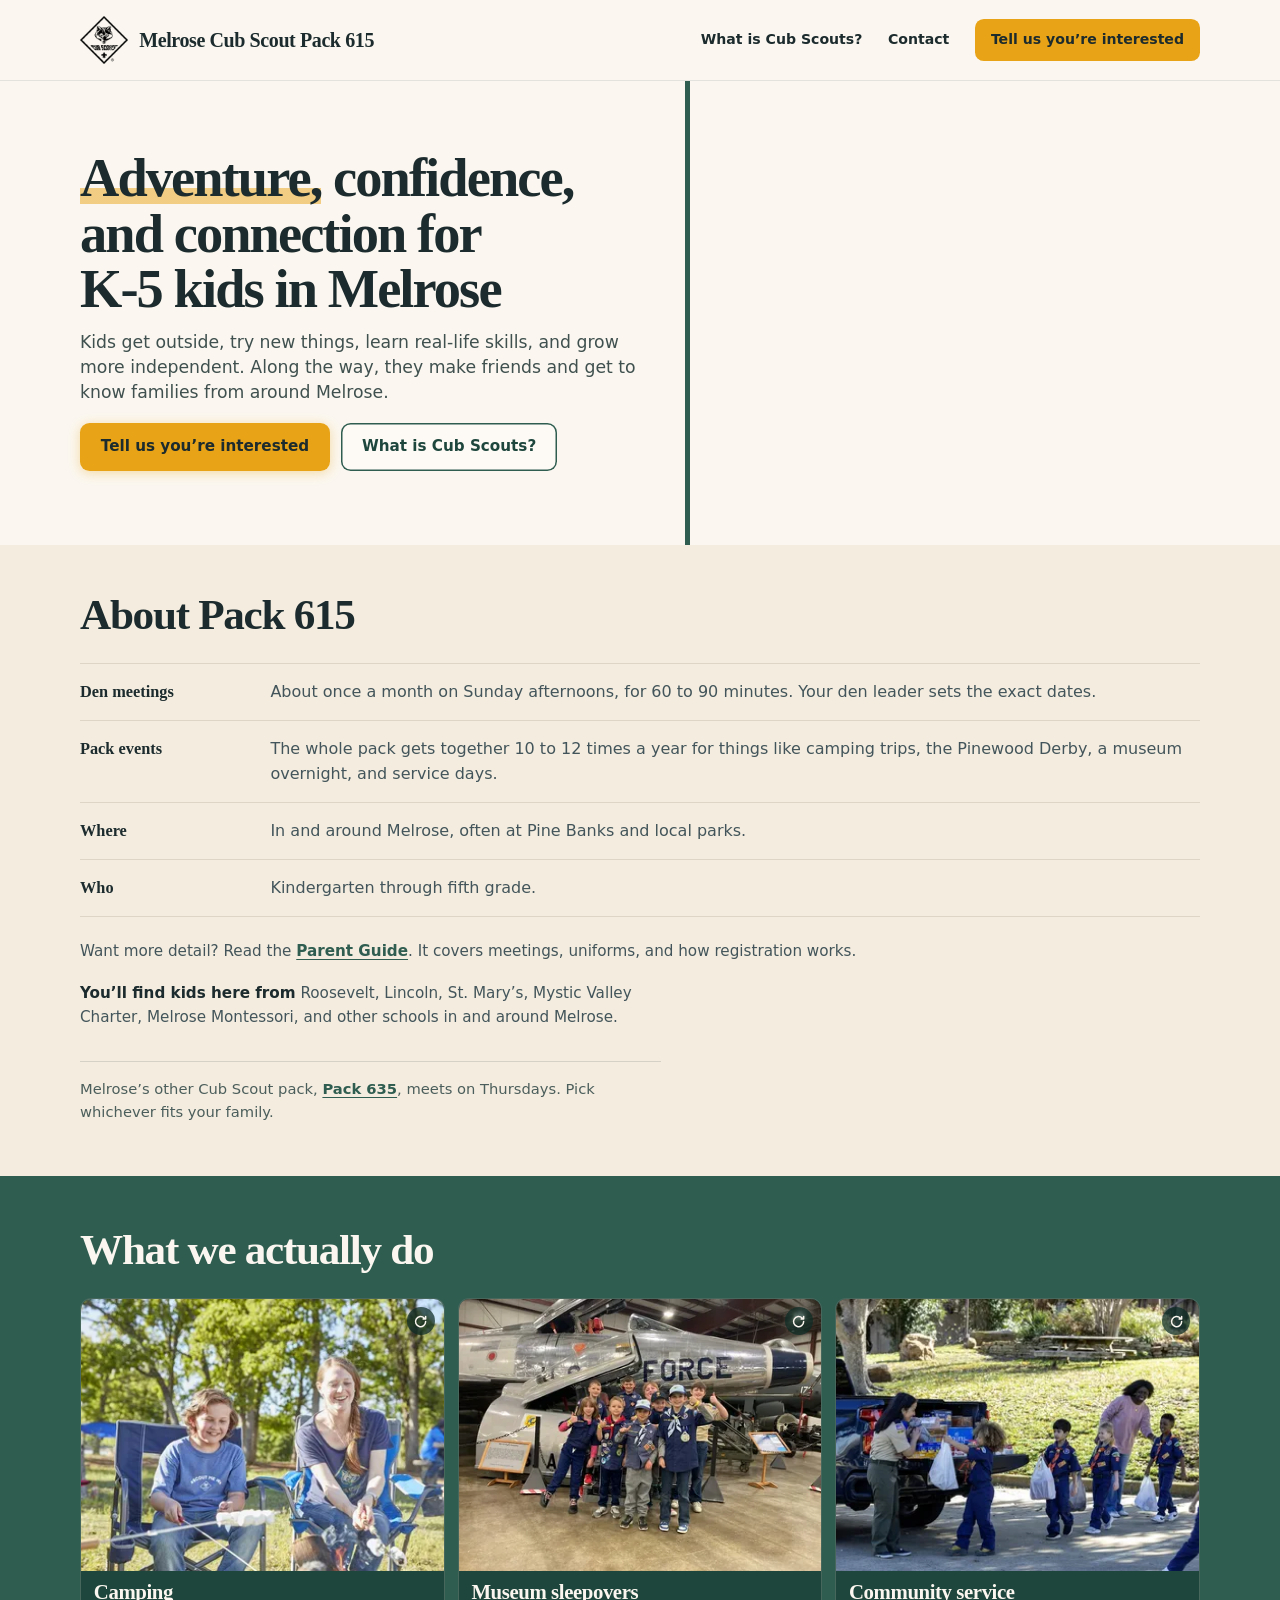
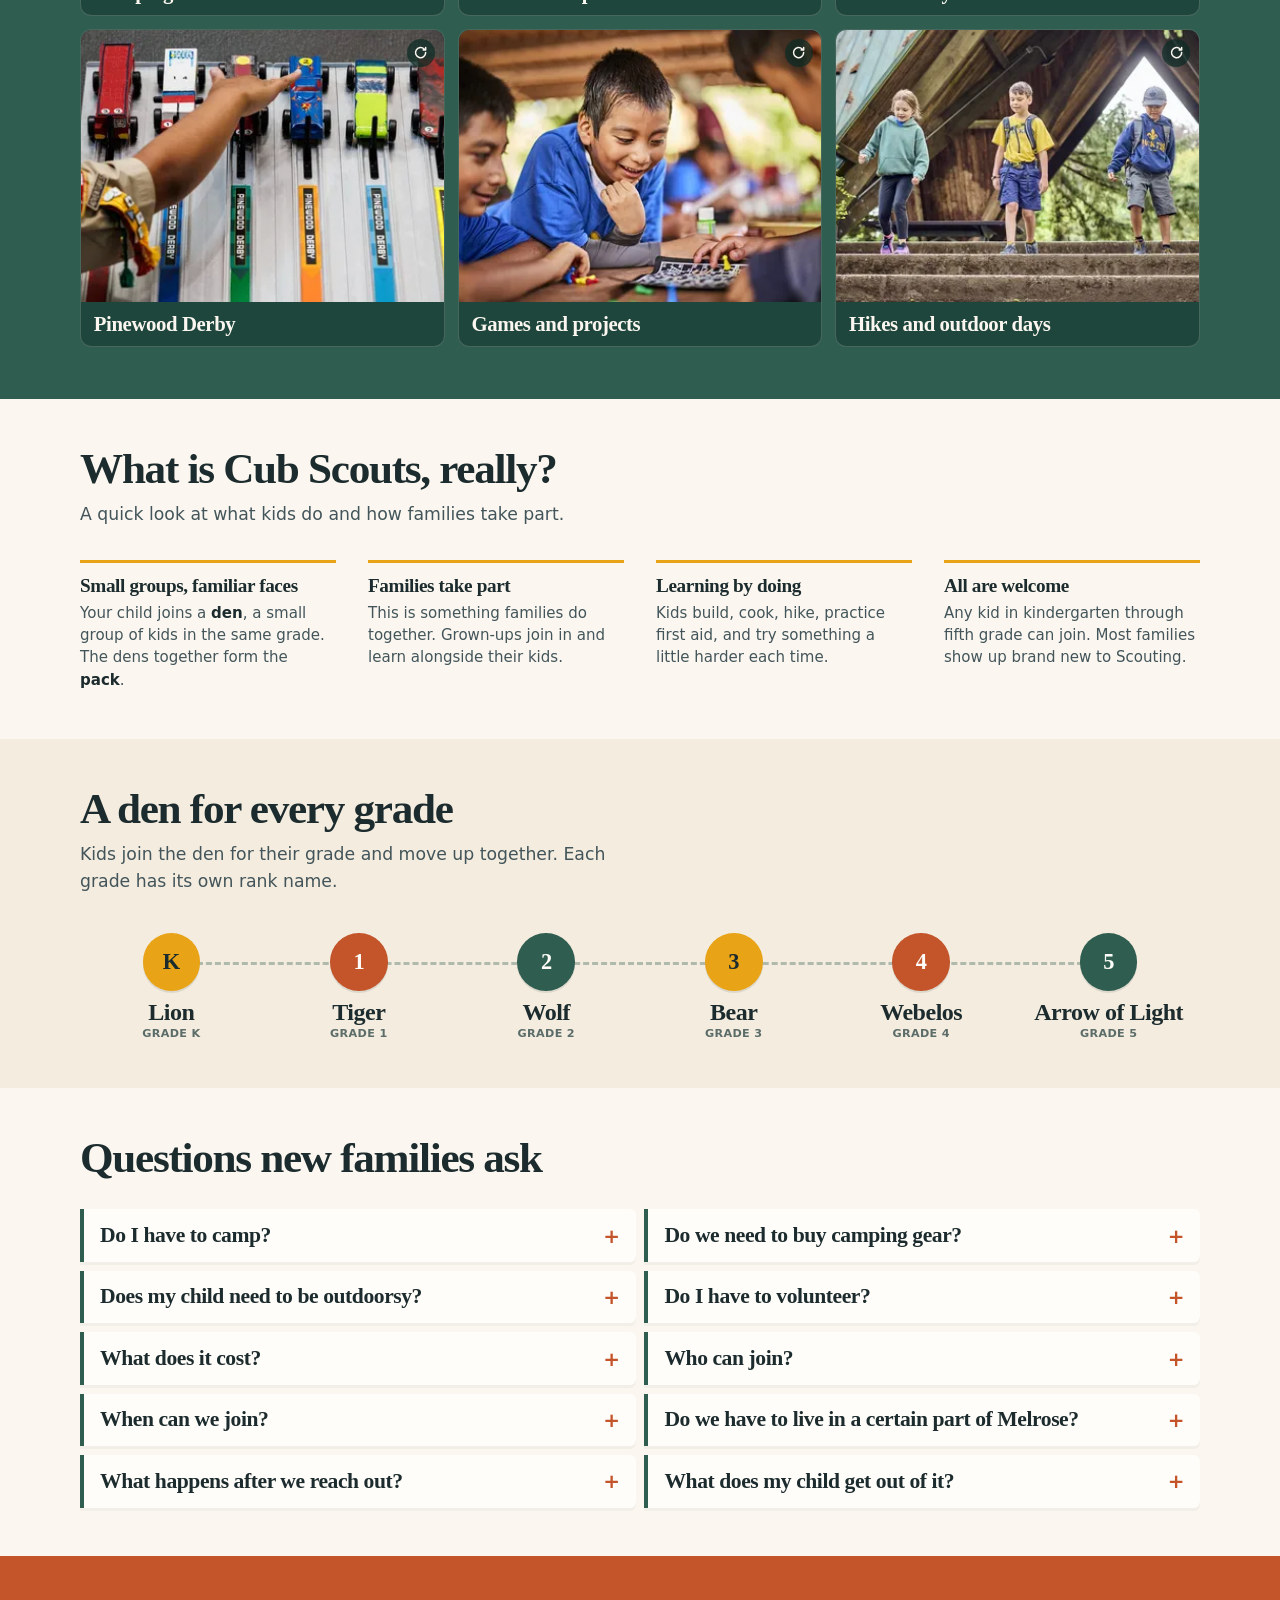
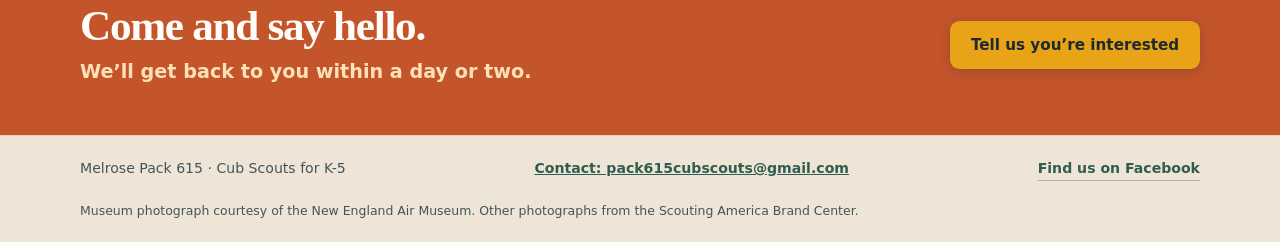
==== commit 13b6848b: "Desktop hero uses a dedicated four-child crop Co-Authored-By: Claude Opus 5 <noreply@anthropic.com>" ====
--- a/index.html
+++ b/index.html
@@ -16,7 +16,7 @@
     <link rel="canonical" href="https://melrosepack615.com/">
     <title>Melrose Pack 615 | Adventure, confidence, and connection</title>
     <link rel="icon" href="assets/cub-scouts-logo-black.png" type="image/png">
-    <link rel="stylesheet" href="assets/site.css?v=90">
+    <link rel="stylesheet" href="assets/site.css?v=91">
     <script type="application/ld+json">
     {
       "@context": "https://schema.org",
@@ -90,7 +90,9 @@
       <section class="hero" aria-labelledby="home-heading">
         <div class="hero-media">
           <picture>
-            <source type="image/webp" sizes="(min-width: 700px) 46vw, 100vw"
+            <source media="(min-width: 700px)" type="image/webp" sizes="46vw"
+                    srcset="assets/photos/webp/hero-group-520.webp 520w, assets/photos/webp/hero-group-1000.webp 1000w">
+            <source type="image/webp" sizes="100vw"
                     srcset="assets/photos/webp/hero-800.webp 800w, assets/photos/webp/hero-1200.webp 1200w, assets/photos/webp/hero-1800.webp 1800w">
             <img class="hero-photo" src="assets/photos/sa-hero-fence-line.jpg" width="1800" height="792" alt="Seven Cub Scouts lined up along a wooden fence rail in a redwood forest, grinning at the camera." fetchpriority="high" decoding="async">
           </picture>
--- a/assets/site.css
+++ b/assets/site.css
@@ -128,7 +128,12 @@
   /* Anchored to the left edge of the photo, not its centre. The desktop column
      is narrow enough that a centred crop cut the girl in the green hoodie out of
      frame, leaving a row of boys. The left edge keeps her in every time. */
-  .hero-photo { height: 100%; object-position: 0% 45%; }
+  /* From 700px up the photo is a narrow column, so it uses a crop made for
+     it: the four left-hand children, framed deliberately rather than
+     sliced out of a seven-child banner. Centred, so the trimming that cover
+     still does falls evenly on the two outer children instead of removing
+     one. Below 700px the full banner is used and is unaffected. */
+  .hero-photo { height: 100%; object-position: 50% 45%; }
   .hero-inner { min-height: 29rem; padding: 3rem 0 3.25rem; }
   .hero-copy-block { max-width: 51%; }
   /* Two-column range: the copy column is about half the viewport, so the
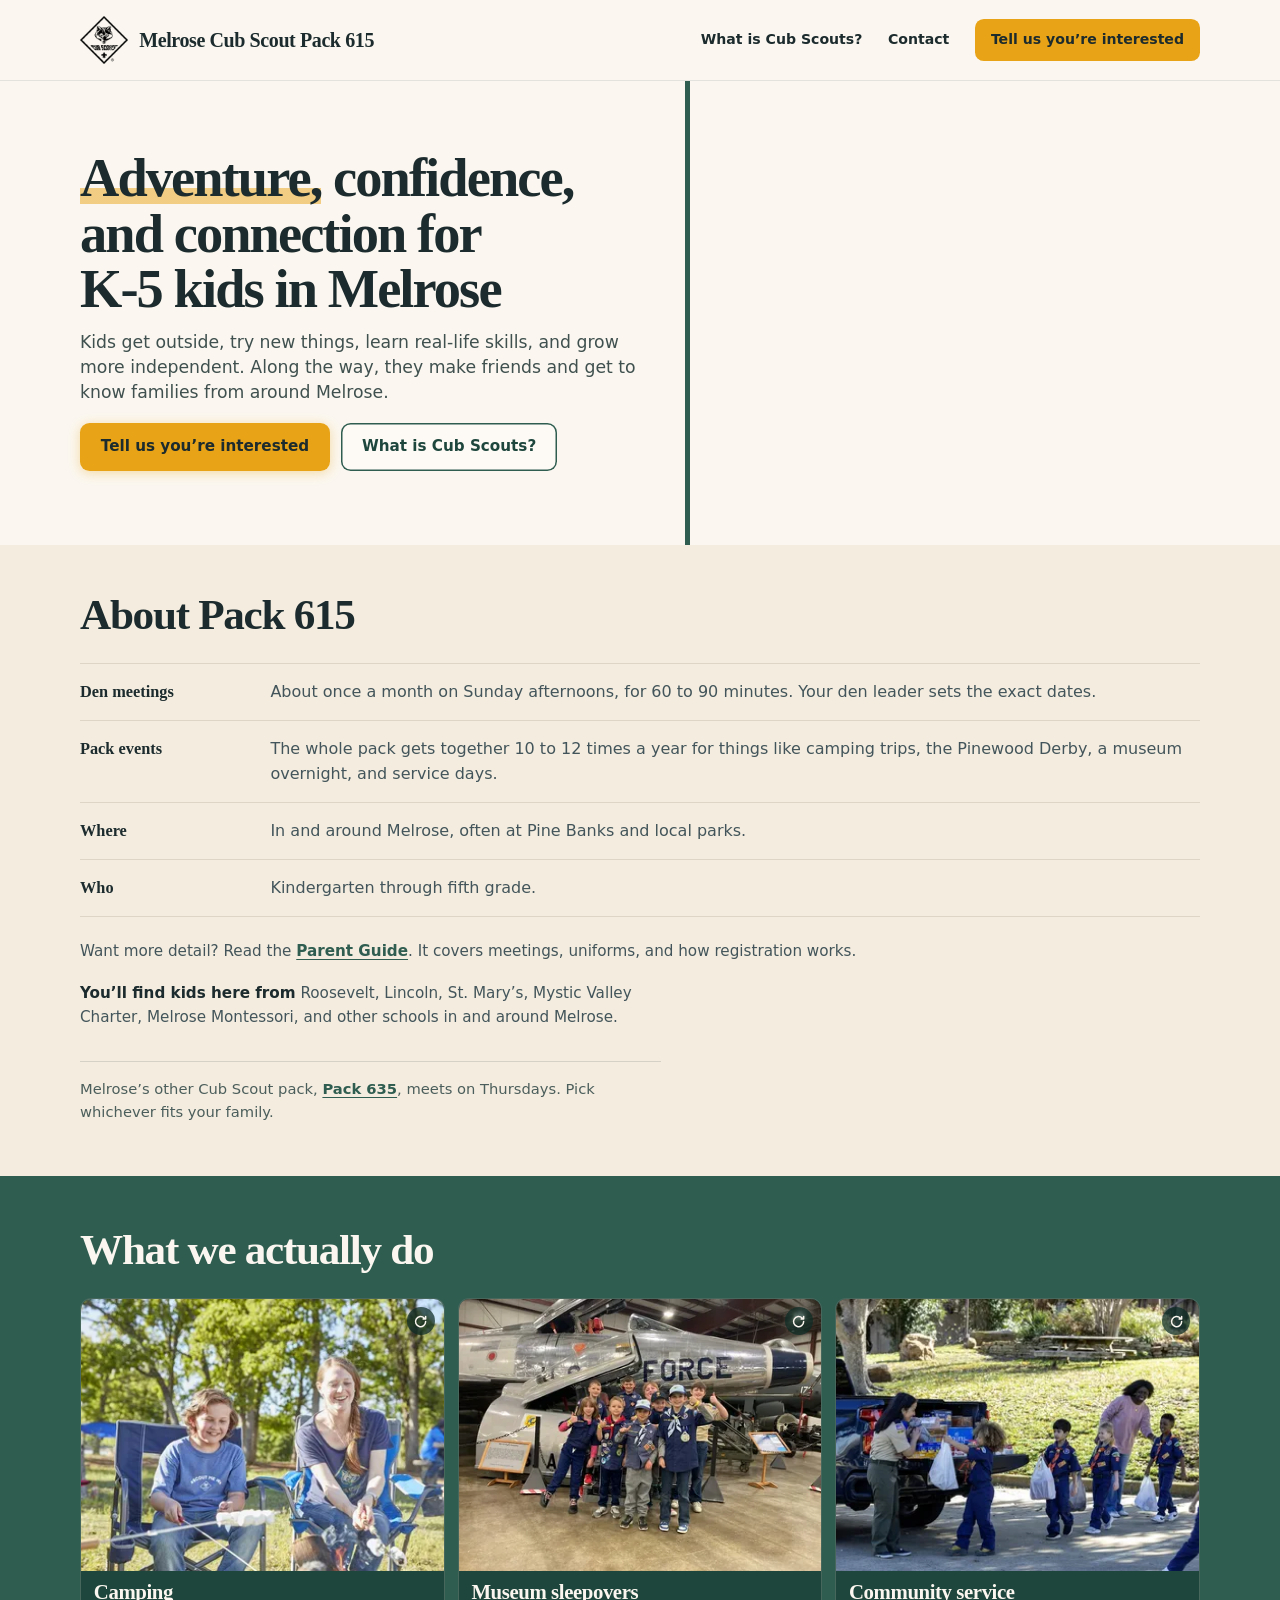
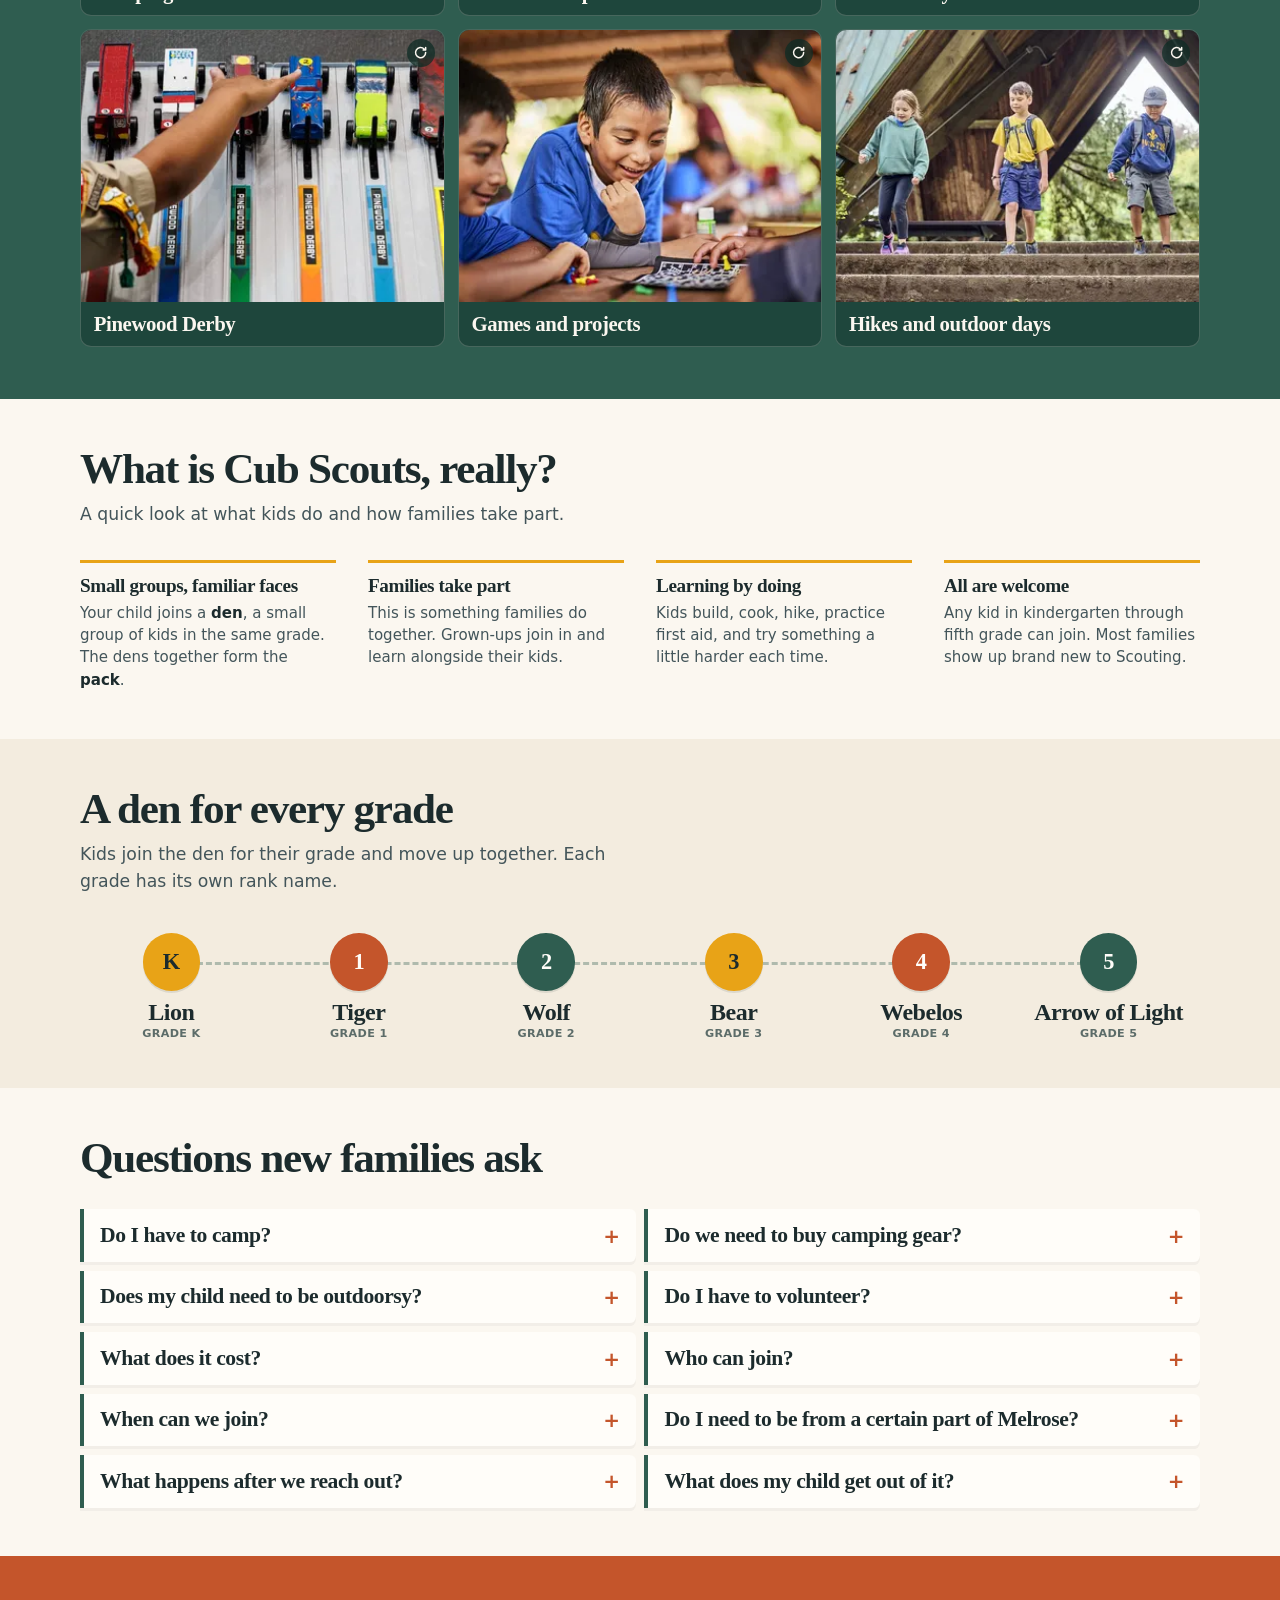
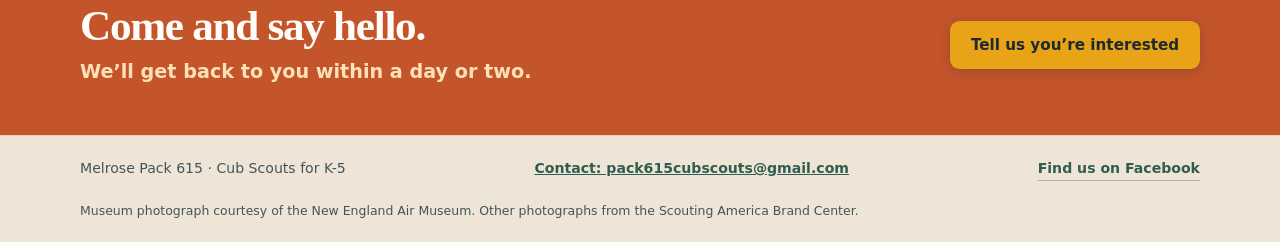
==== commit eda04b6f: "Info Night 6:30pm; simplify the geography answer Co-Authored-By: Claude Opus 5 <noreply@anthropic.co" ====
--- a/index.html
+++ b/index.html
@@ -16,7 +16,7 @@
     <link rel="canonical" href="https://melrosepack615.com/">
     <title>Melrose Pack 615 | Adventure, confidence, and connection</title>
     <link rel="icon" href="assets/cub-scouts-logo-black.png" type="image/png">
-    <link rel="stylesheet" href="assets/site.css?v=91">
+    <link rel="stylesheet" href="assets/site.css?v=92">
     <script type="application/ld+json">
     {
       "@context": "https://schema.org",
@@ -119,8 +119,8 @@
                   data-lead="We&rsquo;ll be at the Melrose Victorian Fair on Sunday, September 13."
                   data-rest="Stop by our table and meet a few Pack 615 families."><span class="upcoming-when">Sep 13</span> Melrose Victorian Fair booth. Come say hi!</li>
               <li data-until="2026-09-15"
-                  data-lead="Virtual Info Night on Zoom, Monday September 14 at 6pm."
-                  data-rest="Ask us anything without leaving the house."><span class="upcoming-when">Sep 14, 6pm</span> Virtual Info Night on Zoom. <a data-track="interest-form-info-night" class="text-link" href="https://docs.google.com/forms/d/e/1FAIpQLSfqMnN3mRPJpEeCvfcUHTXjDa6xpPGZP8clBb77MVRqcl40Sg/viewform" target="_blank" rel="noopener noreferrer">Add me<span class="visually-hidden"> to the Virtual Info Night. Opens the interest form in a new tab.</span></a></li>
+                  data-lead="Virtual Info Night on Zoom, Monday September 14 at 6:30pm."
+                  data-rest="Ask us anything without leaving the house."><span class="upcoming-when">Sep 14, 6:30pm</span> Virtual Info Night on Zoom. <a data-track="interest-form-info-night" class="text-link" href="https://docs.google.com/forms/d/e/1FAIpQLSfqMnN3mRPJpEeCvfcUHTXjDa6xpPGZP8clBb77MVRqcl40Sg/viewform" target="_blank" rel="noopener noreferrer">Add me<span class="visually-hidden"> to the Virtual Info Night. Opens the interest form in a new tab.</span></a></li>
               <li data-until="2026-09-19"
                   data-lead="Registration Night at Pine Banks Park, Friday September 18 at 6pm."
                   data-rest="Sign up, and pick up hand-me-down uniforms."><span class="upcoming-when">Sep 18, 6pm</span> Registration Night, Pine Banks Park</li>
@@ -374,8 +374,8 @@
               <p>Most kids start in September when the program year kicks off, but families join all year round.</p>
             </details>
             <details>
-              <summary>Do we have to live in a certain part of Melrose?</summary>
-              <p>No. Pack 615 is based on the west side and Pack 635 on the east, but families pick whichever pack suits them, and some join us from outside Melrose.</p>
+              <summary>Do I need to be from a certain part of Melrose?</summary>
+              <p>Nope, you can be from anywhere!</p>
             </details>
             <details>
               <summary>What happens after we reach out?</summary>
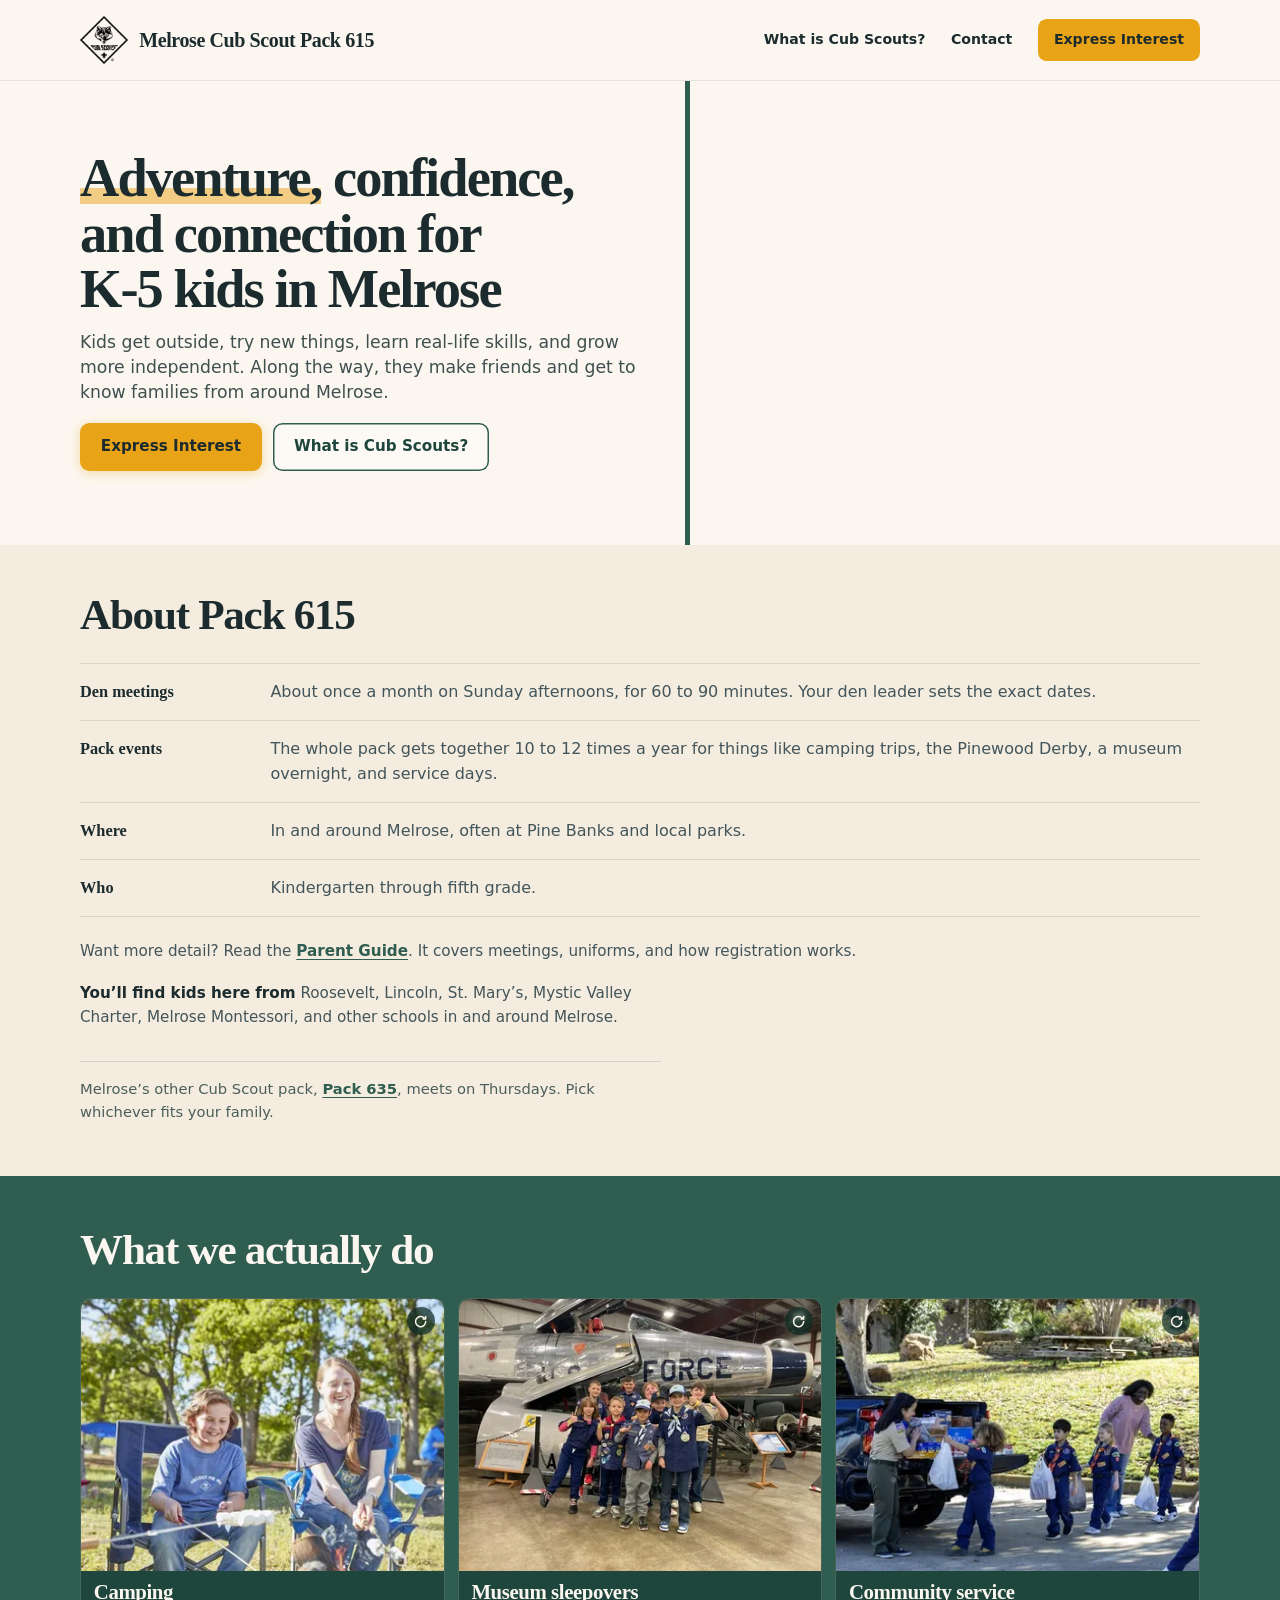
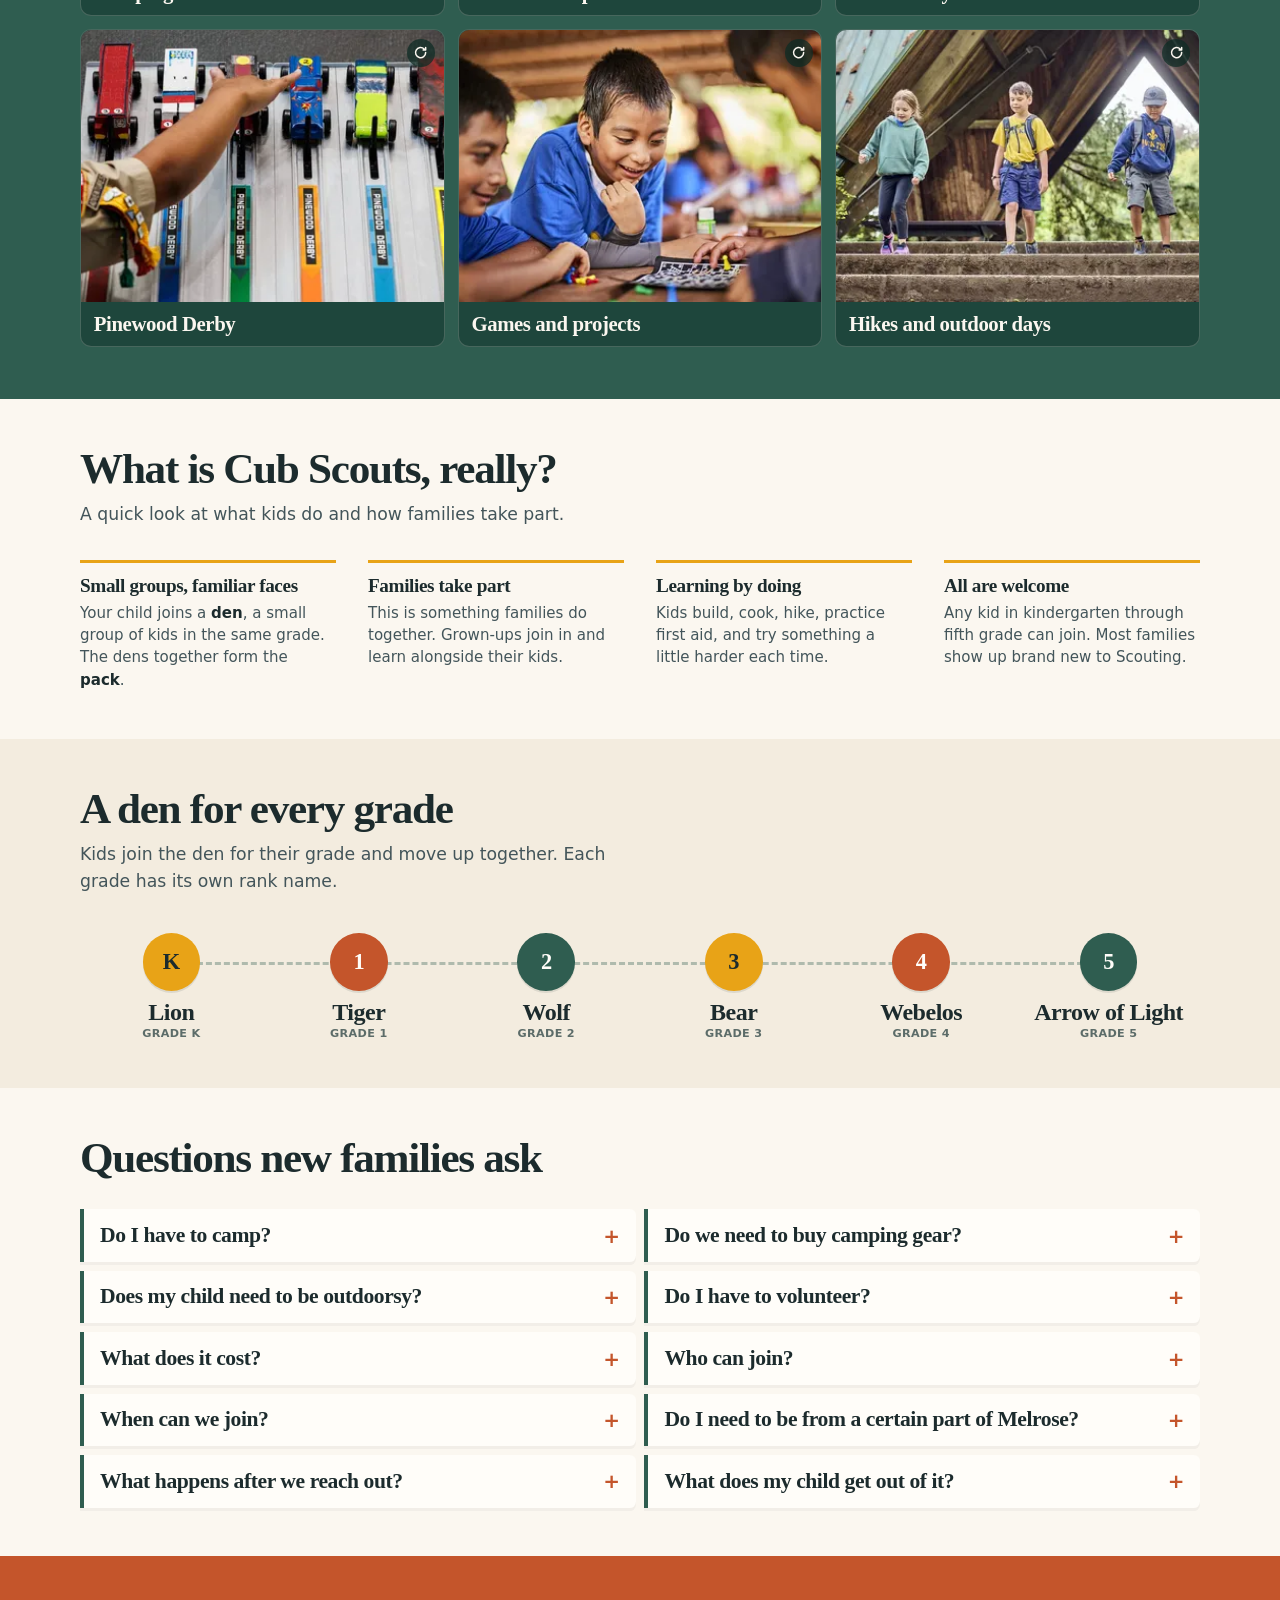
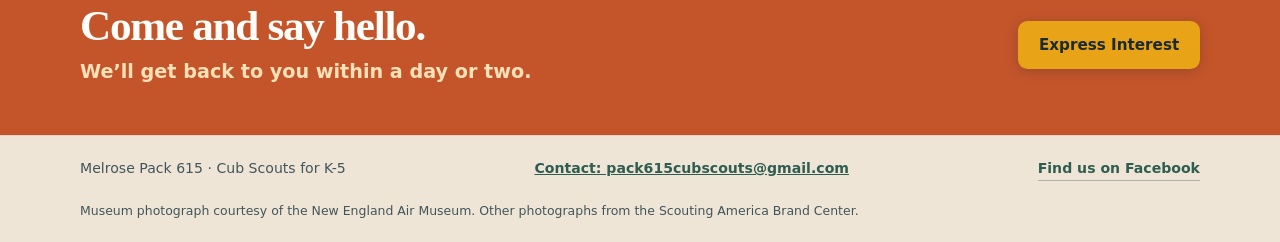
==== commit bbd264d2: "Rename the call to action to Express Interest Co-Authored-By: Claude Opus 5 <noreply@anthropic.com>" ====
--- a/index.html
+++ b/index.html
@@ -16,7 +16,7 @@
     <link rel="canonical" href="https://melrosepack615.com/">
     <title>Melrose Pack 615 | Adventure, confidence, and connection</title>
     <link rel="icon" href="assets/cub-scouts-logo-black.png" type="image/png">
-    <link rel="stylesheet" href="assets/site.css?v=92">
+    <link rel="stylesheet" href="assets/site.css?v=93">
     <script type="application/ld+json">
     {
       "@context": "https://schema.org",
@@ -69,7 +69,7 @@
         <nav class="desktop-nav" aria-label="Primary navigation">
           <a href="#learn">What is Cub Scouts?</a>
           <a data-track="email-contact" href="mailto:pack615cubscouts@gmail.com">Contact</a>
-          <a data-track="interest-form-nav" class="nav-cta" href="https://docs.google.com/forms/d/e/1FAIpQLSfqMnN3mRPJpEeCvfcUHTXjDa6xpPGZP8clBb77MVRqcl40Sg/viewform" target="_blank" rel="noopener noreferrer">Tell us you&rsquo;re interested<span class="visually-hidden"> (opens the interest form in a new tab)</span></a>
+          <a data-track="interest-form-nav" class="nav-cta" href="https://docs.google.com/forms/d/e/1FAIpQLSfqMnN3mRPJpEeCvfcUHTXjDa6xpPGZP8clBb77MVRqcl40Sg/viewform" target="_blank" rel="noopener noreferrer">Express Interest<span class="visually-hidden"> (opens the interest form in a new tab)</span></a>
         </nav>
         <details class="mobile-nav">
           <summary aria-label="Menu">
@@ -80,7 +80,7 @@
           <nav class="mobile-links" aria-label="Mobile navigation">
             <a href="#learn">What is Cub Scouts?</a>
             <a data-track="email-contact" href="mailto:pack615cubscouts@gmail.com">Contact</a>
-            <a data-track="interest-form-mobile" href="https://docs.google.com/forms/d/e/1FAIpQLSfqMnN3mRPJpEeCvfcUHTXjDa6xpPGZP8clBb77MVRqcl40Sg/viewform" target="_blank" rel="noopener noreferrer">Tell us you&rsquo;re interested<span class="visually-hidden"> (opens the interest form in a new tab)</span></a>
+            <a data-track="interest-form-mobile" href="https://docs.google.com/forms/d/e/1FAIpQLSfqMnN3mRPJpEeCvfcUHTXjDa6xpPGZP8clBb77MVRqcl40Sg/viewform" target="_blank" rel="noopener noreferrer">Express Interest<span class="visually-hidden"> (opens the interest form in a new tab)</span></a>
           </nav>
         </details>
       </div>
@@ -102,7 +102,7 @@
             <h1 id="home-heading"><span class="hl">Adventure,</span> confidence, and connection for <span class="no-break">K-5</span> kids in Melrose</h1>
             <p class="hero-copy">Kids get outside, try new things, learn real-life skills, and grow more independent. Along the way, they make friends and get to know families from around Melrose.</p>
             <div class="hero-actions">
-              <a data-track="interest-form-hero" class="button button-primary" href="https://docs.google.com/forms/d/e/1FAIpQLSfqMnN3mRPJpEeCvfcUHTXjDa6xpPGZP8clBb77MVRqcl40Sg/viewform" target="_blank" rel="noopener noreferrer">Tell us you&rsquo;re interested<span class="visually-hidden"> (opens in a new tab)</span></a>
+              <a data-track="interest-form-hero" class="button button-primary" href="https://docs.google.com/forms/d/e/1FAIpQLSfqMnN3mRPJpEeCvfcUHTXjDa6xpPGZP8clBb77MVRqcl40Sg/viewform" target="_blank" rel="noopener noreferrer">Express Interest<span class="visually-hidden"> (opens in a new tab)</span></a>
               <a data-track="what-is-cub-scouts" class="button button-outline" href="#learn">What is Cub Scouts?</a>
             </div>
           </div>
@@ -395,7 +395,7 @@
             <h2 id="closing-heading">Come and say hello.</h2>
             <p class="closing-note">We&rsquo;ll get back to you within a <span class="no-break">day or two.</span></p>
           </div>
-          <a data-track="interest-form-closing" class="button button-primary" href="https://docs.google.com/forms/d/e/1FAIpQLSfqMnN3mRPJpEeCvfcUHTXjDa6xpPGZP8clBb77MVRqcl40Sg/viewform" target="_blank" rel="noopener noreferrer">Tell us you&rsquo;re interested<span class="visually-hidden"> (opens in a new tab)</span></a>
+          <a data-track="interest-form-closing" class="button button-primary" href="https://docs.google.com/forms/d/e/1FAIpQLSfqMnN3mRPJpEeCvfcUHTXjDa6xpPGZP8clBb77MVRqcl40Sg/viewform" target="_blank" rel="noopener noreferrer">Express Interest<span class="visually-hidden"> (opens in a new tab)</span></a>
         </div>
       </section>
     </main>
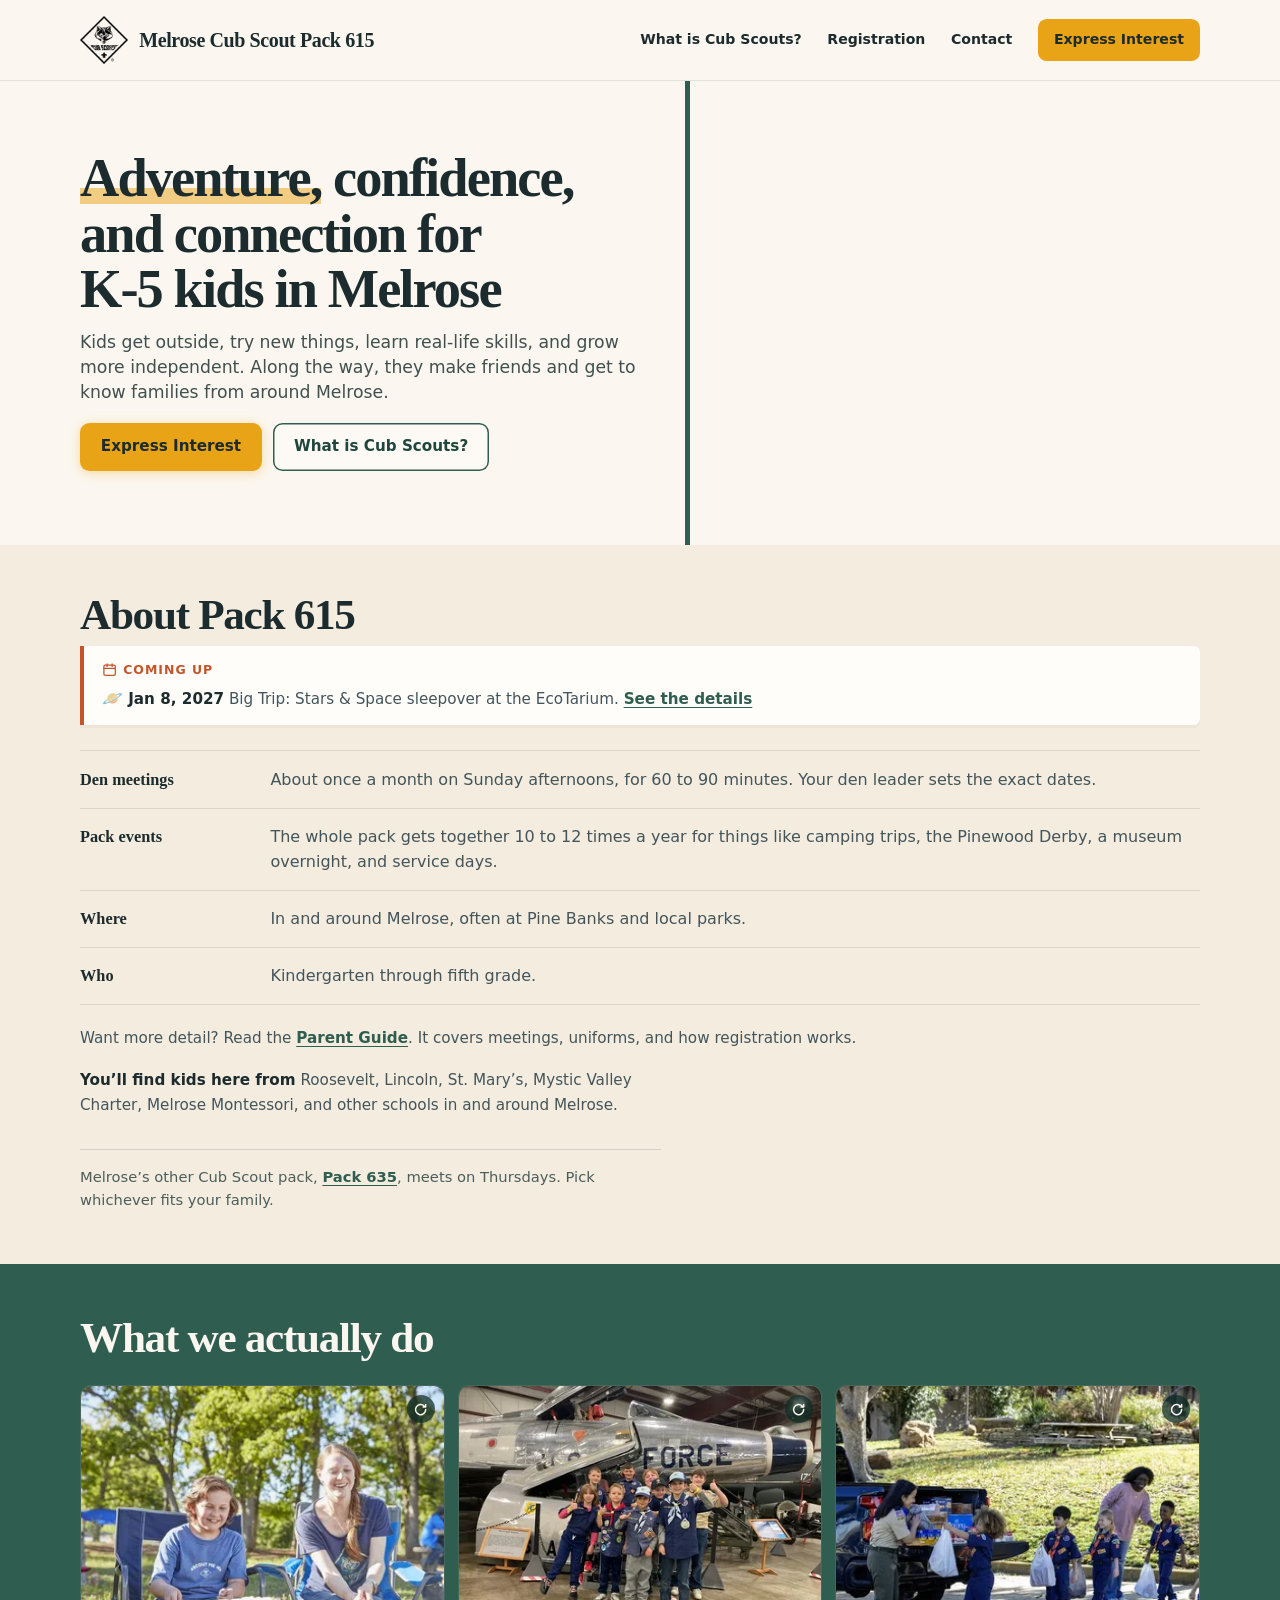
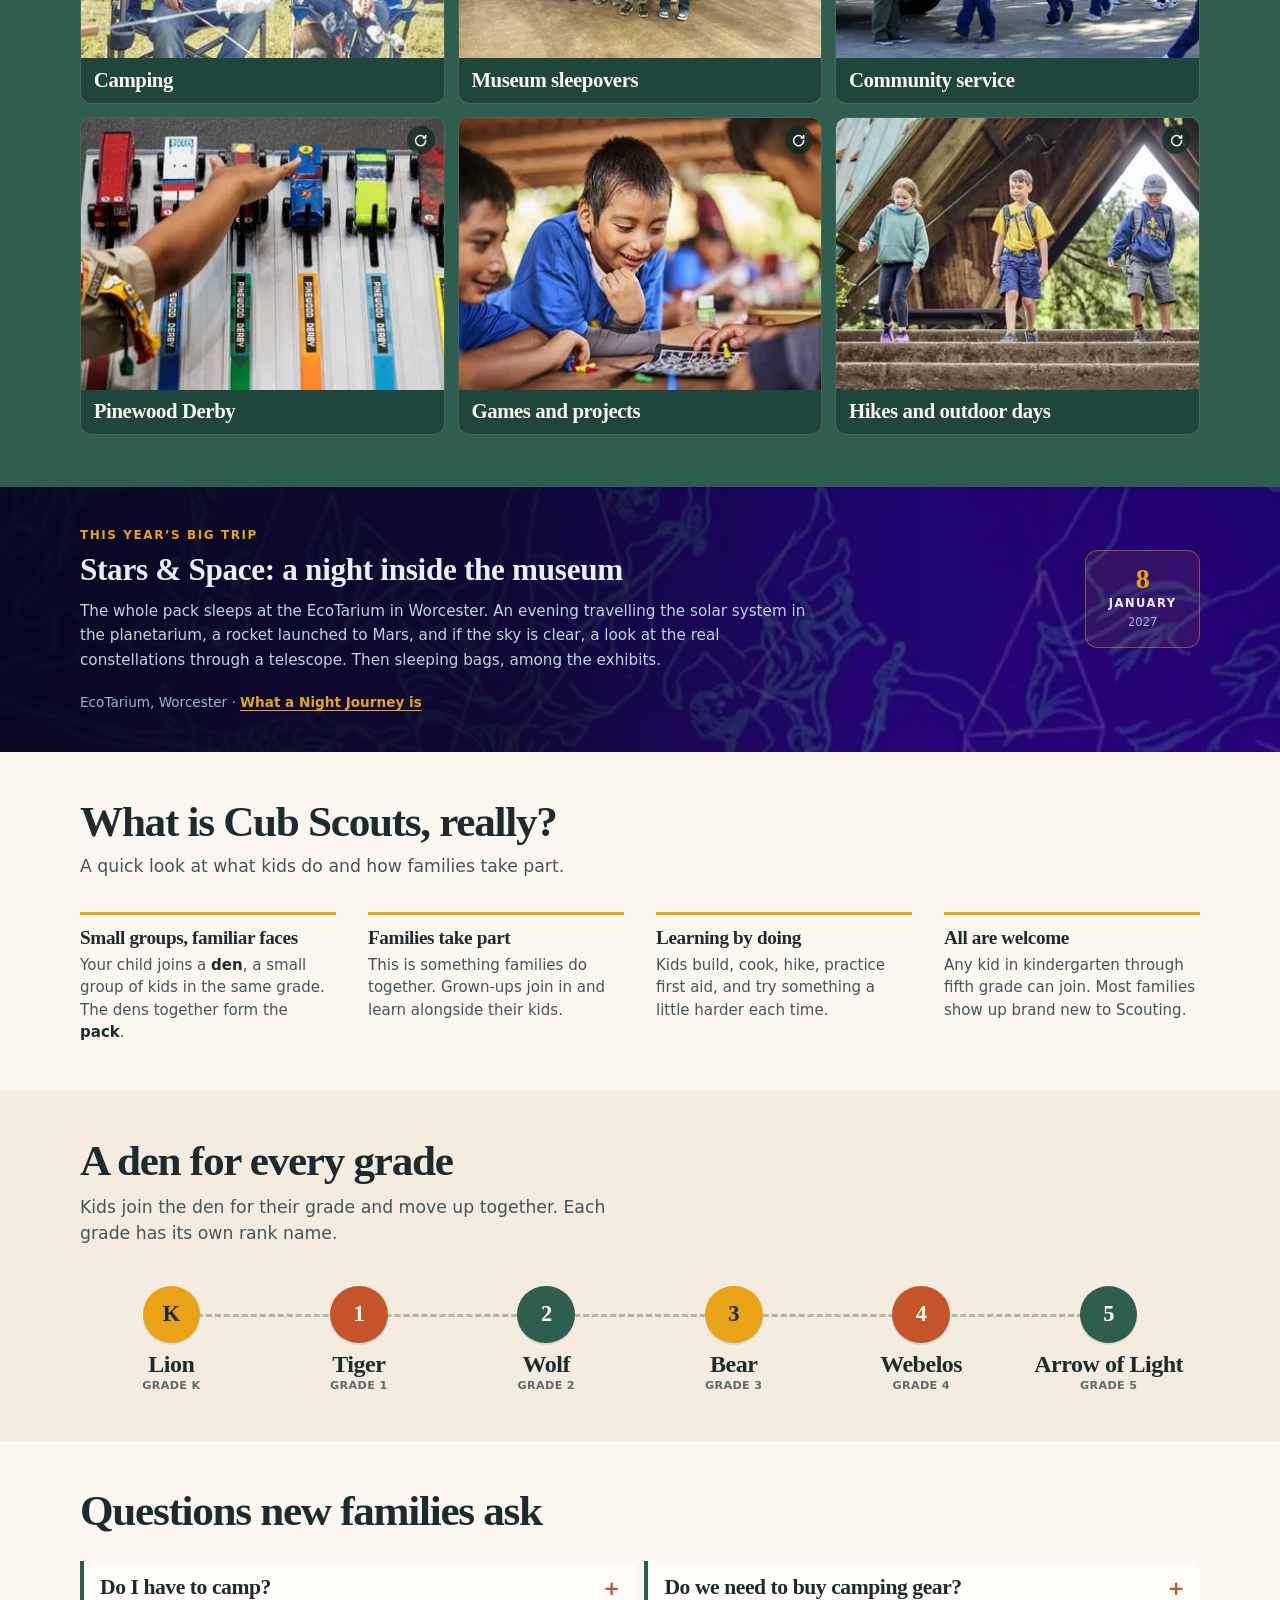
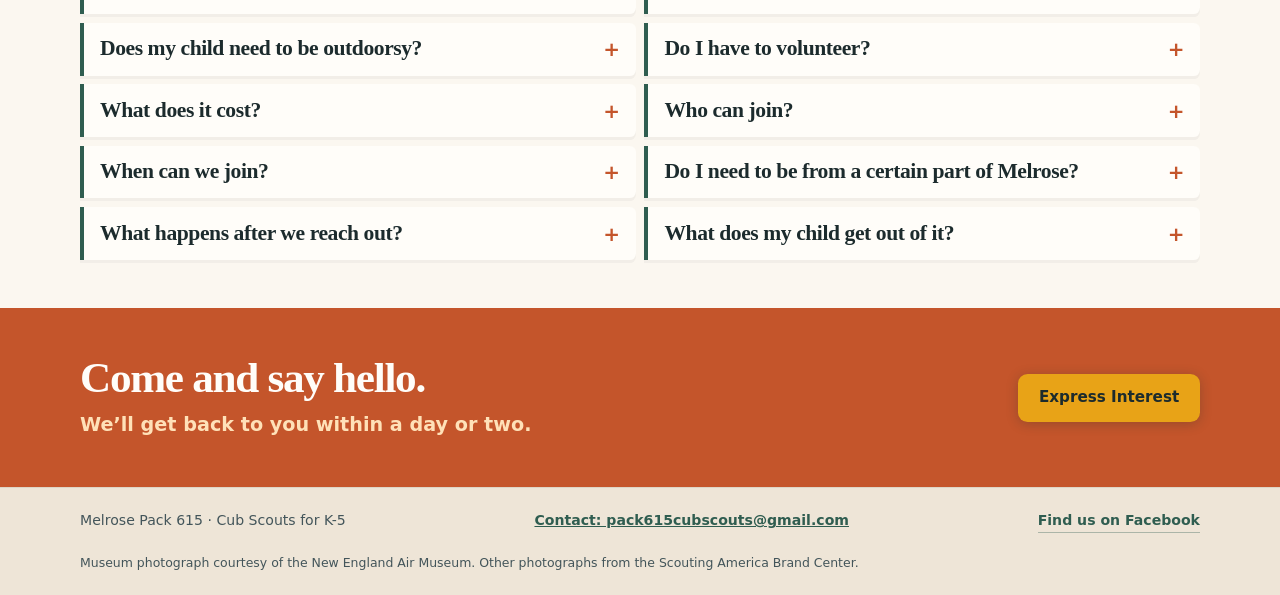
==== commit 04fb2e7a: "Add /register, correct the annual cost, add the Big Trip band The FAQ said about $290 a year, from $" ====
--- a/index.html
+++ b/index.html
@@ -16,7 +16,7 @@
     <link rel="canonical" href="https://melrosepack615.com/">
     <title>Melrose Pack 615 | Adventure, confidence, and connection</title>
     <link rel="icon" href="assets/cub-scouts-logo-black.png" type="image/png">
-    <link rel="stylesheet" href="assets/site.css?v=93">
+    <link rel="stylesheet" href="assets/site.css?v=98">
     <script type="application/ld+json">
     {
       "@context": "https://schema.org",
@@ -68,6 +68,7 @@
         <a class="brand" href="/" aria-current="page"><img src="assets/cub-scouts-logo-black.png" alt=""><span class="brand-name">Melrose Cub <span class="brand-break">Scout Pack 615</span></span></a>
         <nav class="desktop-nav" aria-label="Primary navigation">
           <a href="#learn">What is Cub Scouts?</a>
+          <a data-track="register-nav" href="/register/">Registration</a>
           <a data-track="email-contact" href="mailto:pack615cubscouts@gmail.com">Contact</a>
           <a data-track="interest-form-nav" class="nav-cta" href="https://docs.google.com/forms/d/e/1FAIpQLSfqMnN3mRPJpEeCvfcUHTXjDa6xpPGZP8clBb77MVRqcl40Sg/viewform" target="_blank" rel="noopener noreferrer">Express Interest<span class="visually-hidden"> (opens the interest form in a new tab)</span></a>
         </nav>
@@ -79,6 +80,7 @@
           </summary>
           <nav class="mobile-links" aria-label="Mobile navigation">
             <a href="#learn">What is Cub Scouts?</a>
+            <a data-track="register-mobile" href="/register/">Registration</a>
             <a data-track="email-contact" href="mailto:pack615cubscouts@gmail.com">Contact</a>
             <a data-track="interest-form-mobile" href="https://docs.google.com/forms/d/e/1FAIpQLSfqMnN3mRPJpEeCvfcUHTXjDa6xpPGZP8clBb77MVRqcl40Sg/viewform" target="_blank" rel="noopener noreferrer">Express Interest<span class="visually-hidden"> (opens the interest form in a new tab)</span></a>
           </nav>
@@ -123,7 +125,8 @@
                   data-rest="Ask us anything without leaving the house."><span class="upcoming-when">Sep 14, 6:30pm</span> Virtual Info Night on Zoom. <a data-track="interest-form-info-night" class="text-link" href="https://docs.google.com/forms/d/e/1FAIpQLSfqMnN3mRPJpEeCvfcUHTXjDa6xpPGZP8clBb77MVRqcl40Sg/viewform" target="_blank" rel="noopener noreferrer">Add me<span class="visually-hidden"> to the Virtual Info Night. Opens the interest form in a new tab.</span></a></li>
               <li data-until="2026-09-19"
                   data-lead="Registration Night at Pine Banks Park, Friday September 18 at 6pm."
-                  data-rest="Sign up, and pick up hand-me-down uniforms."><span class="upcoming-when">Sep 18, 6pm</span> Registration Night, Pine Banks Park</li>
+                  data-rest="Sign up, and pick up hand-me-down uniforms."><span class="upcoming-when">Sep 18, 6pm</span> Registration Night, Pine Banks Park. <a data-track="register-upcoming" class="text-link" href="/register/">What to bring</a></li>
+              <li data-until="2027-01-10" data-banner="no"><span class="upcoming-planet" aria-hidden="true">🪐</span><span class="upcoming-when">Jan 8, 2027</span> Big Trip: Stars &amp; Space sleepover at the EcoTarium. <a data-track="bigtrip-anchor" class="text-link" href="#bigtrip-band">See the details</a></li>
             </ul>
           </div>
           <dl class="meeting-facts">
@@ -275,6 +278,25 @@
           </div>
         </div>
       </section>
+
+      <aside class="bigtrip" id="bigtrip-band" data-until="2027-01-10" hidden>
+        <picture>
+          <source type="image/webp" sizes="100vw"
+                  srcset="assets/photos/webp/ecotarium-planetarium-800.webp 800w, assets/photos/webp/ecotarium-planetarium-1600.webp 1600w">
+          <img class="bigtrip-photo" src="assets/photos/ecotarium-planetarium.jpg" width="1600" height="666" loading="lazy" alt="Constellations projected across the dome of the EcoTarium planetarium.">
+        </picture>
+        <div class="bigtrip-inner">
+          <p class="bigtrip-eyebrow">This year&rsquo;s Big Trip</p>
+          <h2 class="bigtrip-title">Stars &amp; Space: a night inside the museum</h2>
+          <p class="bigtrip-copy">The whole pack sleeps at the EcoTarium in Worcester. An evening travelling the solar system in the planetarium, a rocket launched to Mars, and if the sky is clear, a look at the real constellations through a telescope. Then sleeping bags, among the exhibits.</p>
+          <div class="bigtrip-badge">
+            <span class="badge-day">8</span>
+            <span class="badge-month">January</span>
+            <span class="badge-year">2027</span>
+          </div>
+          <p class="bigtrip-meta">EcoTarium, Worcester &middot; <a data-track="ecotarium-night-journeys" href="https://ecotarium.org/night-journeys/" target="_blank" rel="noopener noreferrer">What a Night Journey is<span class="visually-hidden"> (opens the EcoTarium website in a new tab)</span></a></p>
+        </div>
+      </aside>
 
       <section class="learn" id="learn" aria-labelledby="learn-heading">
         <div class="content-wrap">
@@ -363,7 +385,7 @@
             </details>
             <details>
               <summary>What does it cost?</summary>
-              <p>About $290 a year, covering national registration and pack dues, with no required fundraising. Uniforms are separate (roughly $65 to $155 by grade), but hand-me-downs are available and the pack t-shirt is included. Financial assistance is available, and we don&rsquo;t want cost to keep any kid out.</p>
+              <p>About $300 a year per child, covering national registration and pack dues, with no required fundraising. Uniforms are separate (roughly $65 to $155 by grade), but hand-me-downs are available and the pack t-shirt is included. Financial assistance is available, and we don&rsquo;t want cost to keep any kid out. <a data-track="register-page-faq" class="text-link" href="/register/">See the full breakdown</a>.</p>
             </details>
             <details>
               <summary>Who can join?</summary>
@@ -478,6 +500,11 @@
       (function () {
         var box = document.getElementById('upcoming');
         var live = [];
+        // The Big Trip belongs in the list but not in the banner: the banner is a
+        // call to action for events a stranger can attend, and the trip is a
+        // paid, members-only, sold-out-able night. data-banner="no" keeps it
+        // visible in Coming up without ever taking over the top of the page.
+        var bannerable = [];
         if (box) {
           var items = box.querySelectorAll('li[data-until]');
           for (var i = 0; i < items.length; i++) {
@@ -485,6 +512,7 @@
               items[i].remove();
             } else {
               live.push(items[i]);
+              if (items[i].getAttribute('data-banner') !== 'no') { bannerable.push(items[i]); }
             }
           }
           if (live.length) { box.hidden = false; } else { box.remove(); }
@@ -492,9 +520,9 @@
 
         var bar = document.getElementById('fair-notice');
         if (!bar) return;
-        if (!live.length) { bar.remove(); return; }
-
-        var next = live[0];
+        if (!bannerable.length) { bar.remove(); return; }
+
+        var next = bannerable[0];
         var key = 'p615-notice-' + next.getAttribute('data-until');
         var dismissed = false;
         try { dismissed = localStorage.getItem(key) === '1'; } catch (e) {}
@@ -511,6 +539,22 @@
           bar.remove();
           try { localStorage.setItem(key, '1'); } catch (e) {}
         });
+      })();
+    </script>
+    <script>
+      // The Big Trip band carries its own date rather than joining the events
+      // list: that list feeds the notice at the top of the page, which is for
+      // recruiting events a stranger can turn up to. This trip is for families
+      // already in the pack, so it must never become the banner. Same local
+      // midnight parsing, same reason.
+      (function () {
+        var band = document.getElementById('bigtrip-band');
+        if (!band) return;
+        if (new Date() >= new Date(band.getAttribute('data-until') + 'T00:00:00')) {
+          band.remove();
+        } else {
+          band.hidden = false;
+        }
       })();
     </script>
     <script>
--- a/assets/site.css
+++ b/assets/site.css
@@ -19,7 +19,13 @@
 body { margin: 0; background: var(--paper); color: var(--ink); font-family: var(--body); font-size: 16px; line-height: 1.55; }
 img { display: block; max-width: 100%; height: auto; }
 a { color: inherit; }
-a:focus-visible, summary:focus-visible { outline: 3px solid var(--gold); outline-offset: 4px; }
+/* Focus ring. Gold measured 2.03:1 on paper and 1.85:1 on cream, under the 3:1
+   minimum for a focus indicator, so keyboard users had a ring they could barely
+   see. Pine is 6.00 to 7.38 across every light surface on the site. It is the
+   reverse on the dark band, where pine drops to 2.32 and gold reaches 8.01, so
+   that one surface keeps gold. Measured, not eyeballed. */
+a:focus-visible, summary:focus-visible, button:focus-visible { outline: 3px solid var(--pine); outline-offset: 4px; }
+.bigtrip a:focus-visible { outline-color: var(--gold); }
 .skip-link { position: fixed; top: -4rem; left: 1rem; z-index: 30; padding: .7rem 1rem; border-radius: 0 0 .4rem .4rem; background: var(--ink); color: var(--paper); font-weight: 800; }
 .skip-link:focus { top: 0; }
 
@@ -395,3 +401,45 @@
    removes it from layout entirely, so every rule already written against the
    img keeps applying and nothing about the hero or the cards had to change. */
 picture { display: contents; }
+
+/* This year's Big Trip. A dark band dropped between the photo cards and the
+   explainer: the one place on the page that is pure "look what you get". The
+   stars are two radial-gradient layers rather than an image, so the band costs
+   no extra request and cannot shift the layout. It self expires on the same
+   mechanism as the events list, so nobody has to remember to remove it. */
+.bigtrip { scroll-margin-top: 5.5rem; position: relative; overflow: hidden; margin: 0; padding: 2.4rem 0; background: #0e1b2a; color: #e9eff6; }
+.bigtrip-photo { position: absolute; inset: 0; z-index: 0; width: 100%; height: 100%; object-fit: cover; object-position: 50% 34%; }
+/* Legibility wash. The dome photo is bright violet on the left where the
+   headline sits, so the text needs a real scrim, not a token tint. Heavier on
+   the left where the copy is, lighter on the right so the dome still reads. */
+.bigtrip::before {
+  content: ""; position: absolute; inset: 0; z-index: 1; pointer-events: none;
+  background:
+    linear-gradient(to right, rgba(6, 9, 22, .90) 0%, rgba(6, 9, 22, .78) 40%, rgba(6, 9, 22, .34) 70%, rgba(6, 9, 22, .18) 100%);
+}
+.bigtrip-inner { position: relative; z-index: 2; width: min(1120px, calc(100% - 2.5rem)); margin: 0 auto; display: grid; gap: .35rem; }
+@media (min-width: 860px) { .bigtrip-inner { grid-template-columns: minmax(0, 1fr) auto; align-items: center; column-gap: 2.5rem; } }
+.bigtrip-eyebrow { margin: 0; color: var(--gold); font-size: .75rem; font-weight: 800; letter-spacing: .13em; text-transform: uppercase; }
+.bigtrip-title { margin: .15rem 0 .35rem; font-family: var(--display); font-size: clamp(1.4rem, 3.2vw, 1.95rem); font-weight: 700; letter-spacing: -.01em; line-height: 1.15; }
+.bigtrip-copy { margin: 0; max-width: 46rem; color: #c3d2e2; font-size: .95rem; line-height: 1.6; }
+.bigtrip-meta { margin: .9rem 0 0; color: #9fb3c8; font-size: .85rem; }
+@media (min-width: 860px) {
+  .bigtrip-eyebrow, .bigtrip-title, .bigtrip-copy { grid-column: 1; }
+  .bigtrip-badge { grid-column: 2; grid-row: 1 / span 3; }
+  .bigtrip-meta { grid-column: 1; }
+}
+.bigtrip-badge { display: flex; flex-direction: column; align-items: center; justify-content: center; gap: .1rem; padding: .9rem 1.4rem; border: 1px solid rgba(232, 163, 23, .45); border-radius: .8rem; background: rgba(232, 163, 23, .09); text-align: center; white-space: nowrap; }
+.bigtrip-badge .badge-day { font-family: var(--display); font-size: 1.75rem; font-weight: 700; line-height: 1; color: var(--gold); }
+.bigtrip-badge .badge-month { font-size: .72rem; font-weight: 800; letter-spacing: .13em; text-transform: uppercase; color: #e9eff6; }
+.bigtrip-badge .badge-year { font-size: .72rem; color: #9fb3c8; }
+.bigtrip a { color: var(--gold); font-weight: 800; text-underline-offset: .2em; }
+
+/* The one entry in Coming up that gets an icon, because it is the one entry
+   that is pure fun rather than a thing to turn up to. Decorative: the text
+   already says "Stars & Space", so it is aria-hidden and carries no meaning. */
+.upcoming-planet { margin-right: .35rem; font-size: 1.1em; line-height: 1; }
+
+/* The already-renewed warning, moved inside the step and above its button.
+   Below the button it was decorative; above it, it is the last thing read
+   before a parent risks paying the $160 membership a second time. */
+.aside-inline { margin: 0 0 1.2rem; }
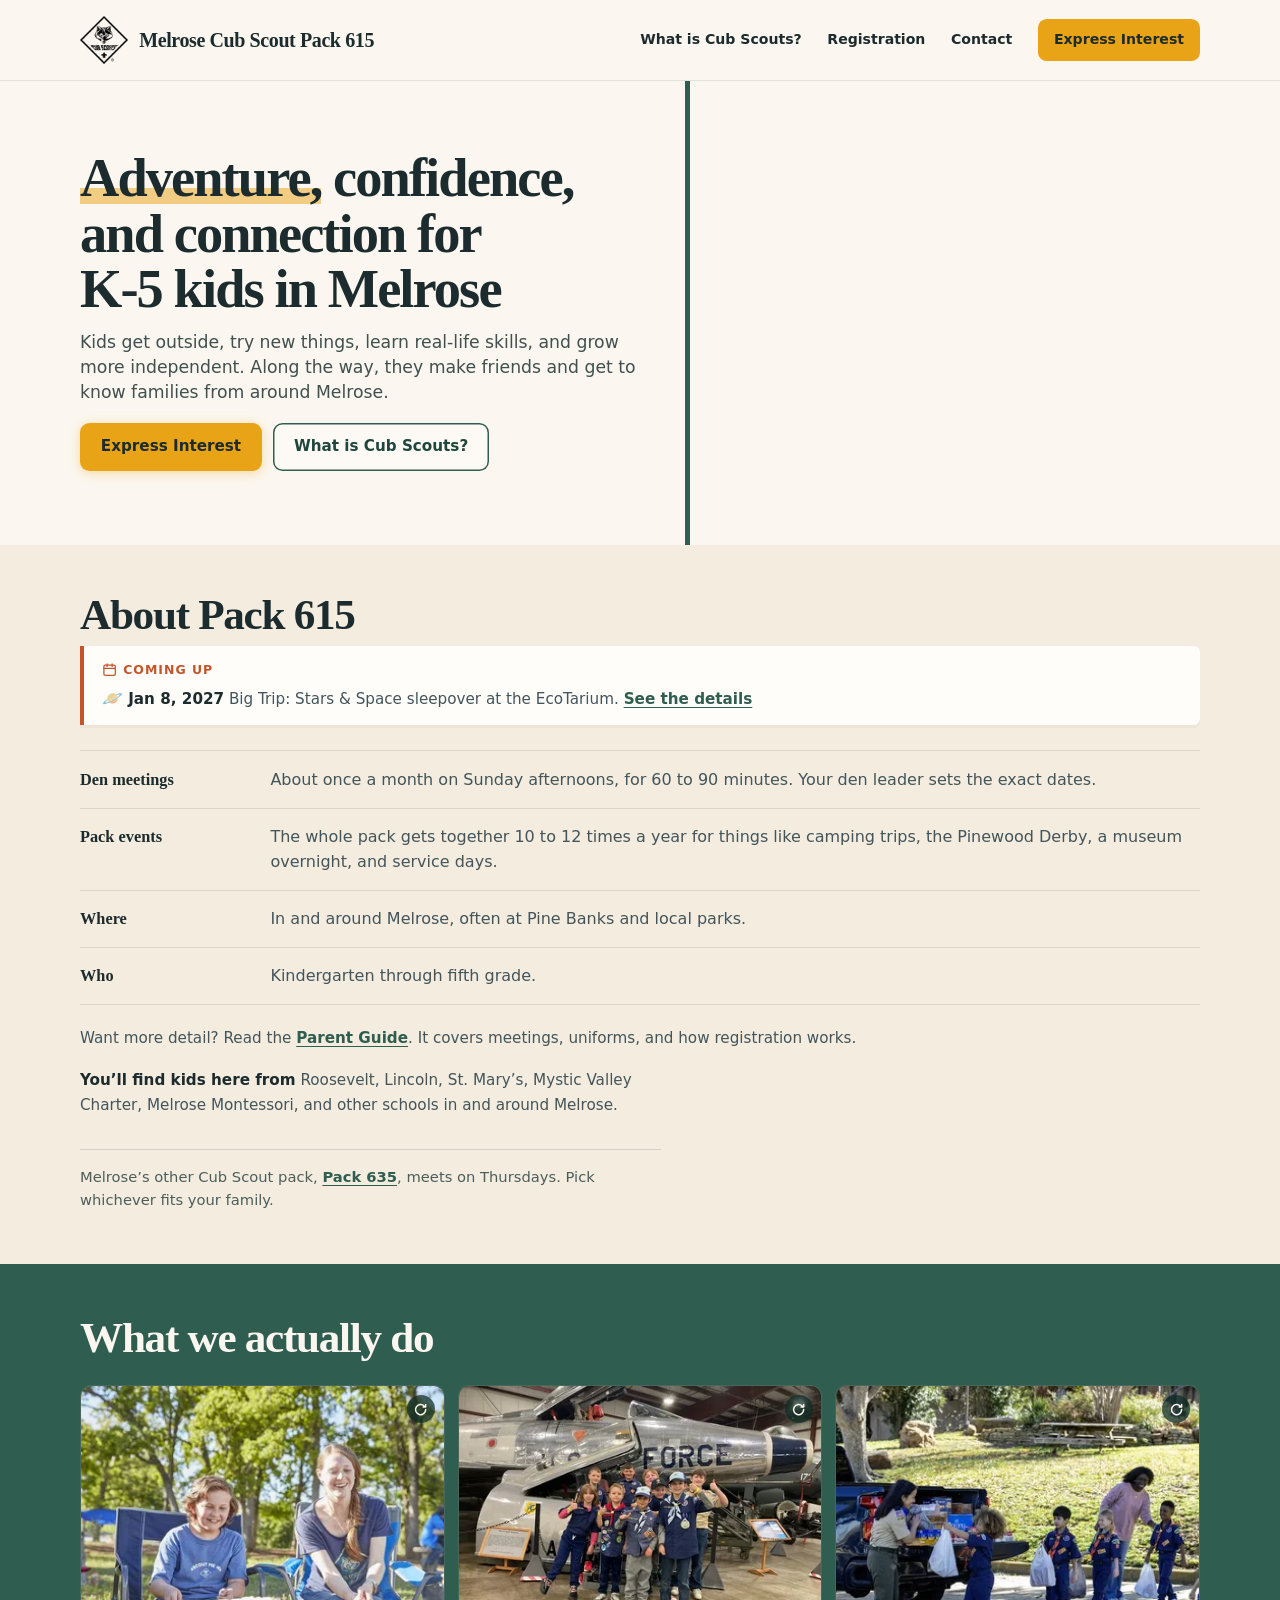
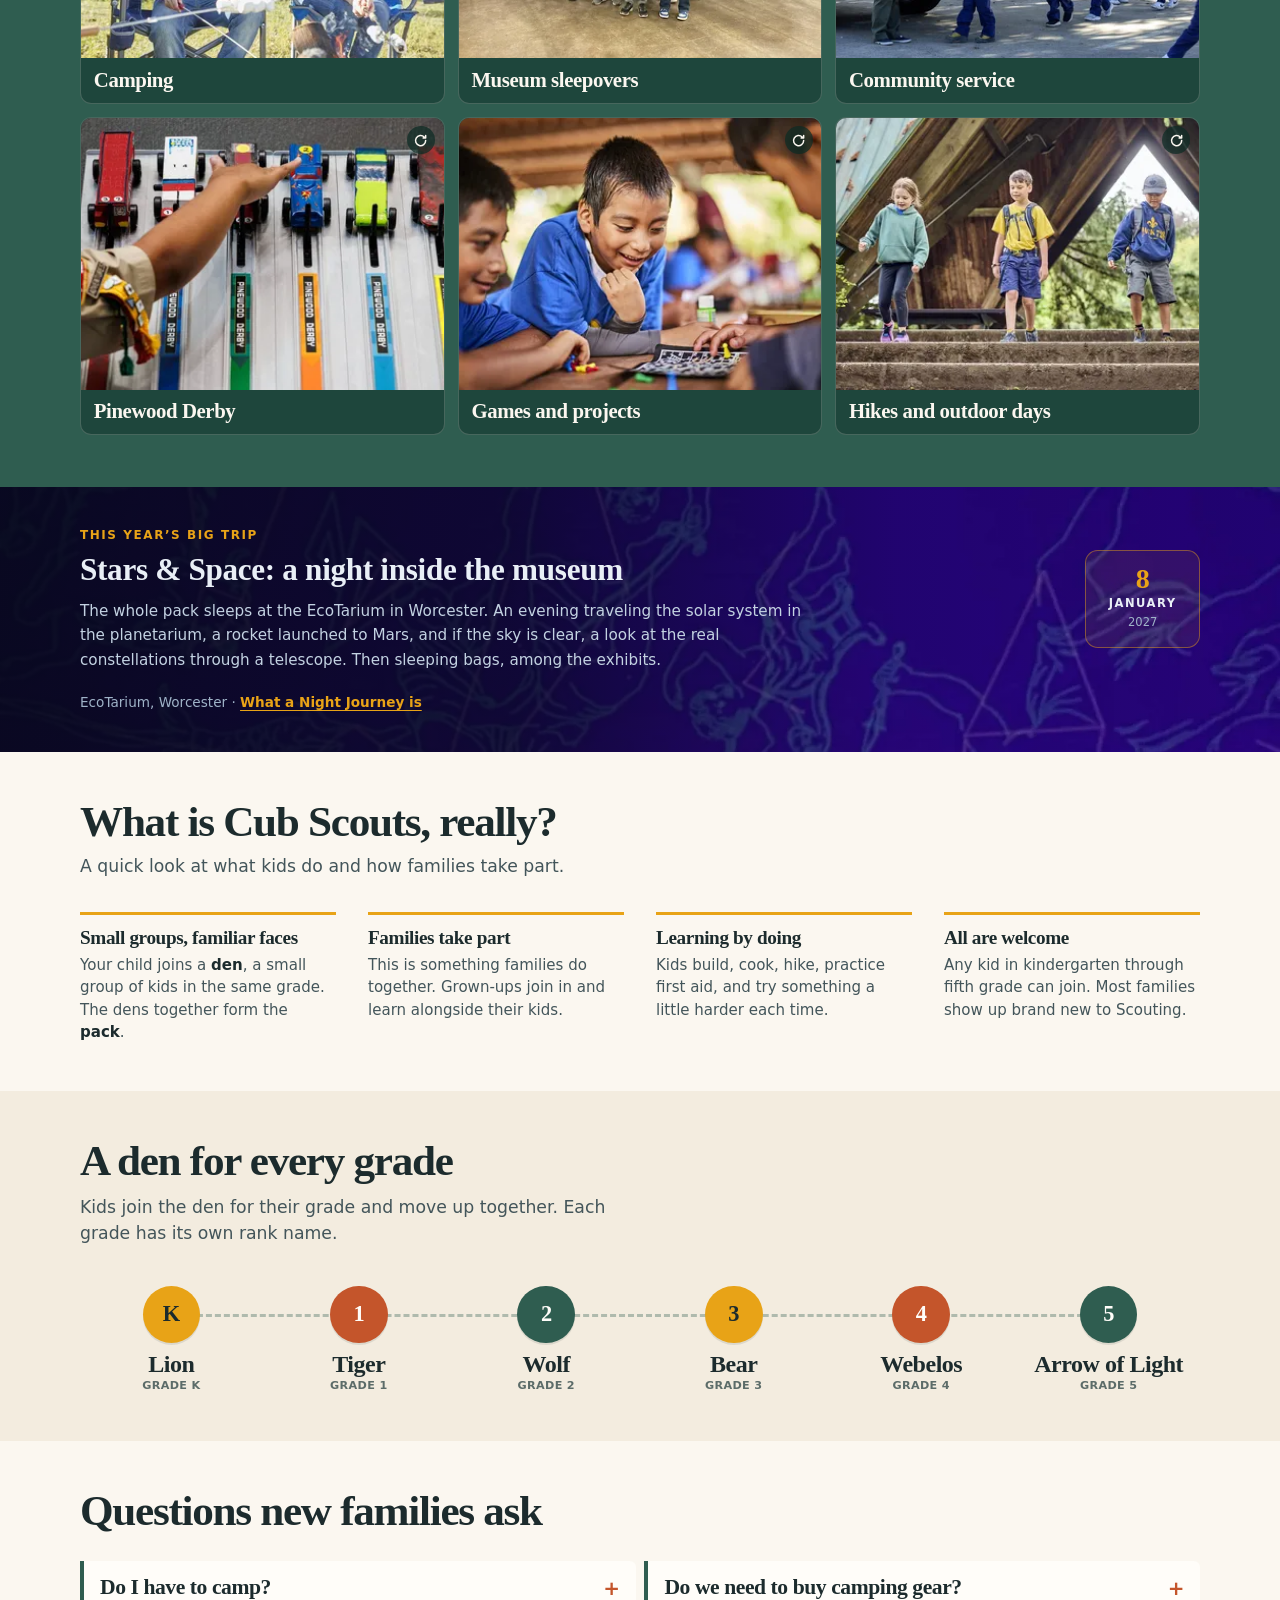
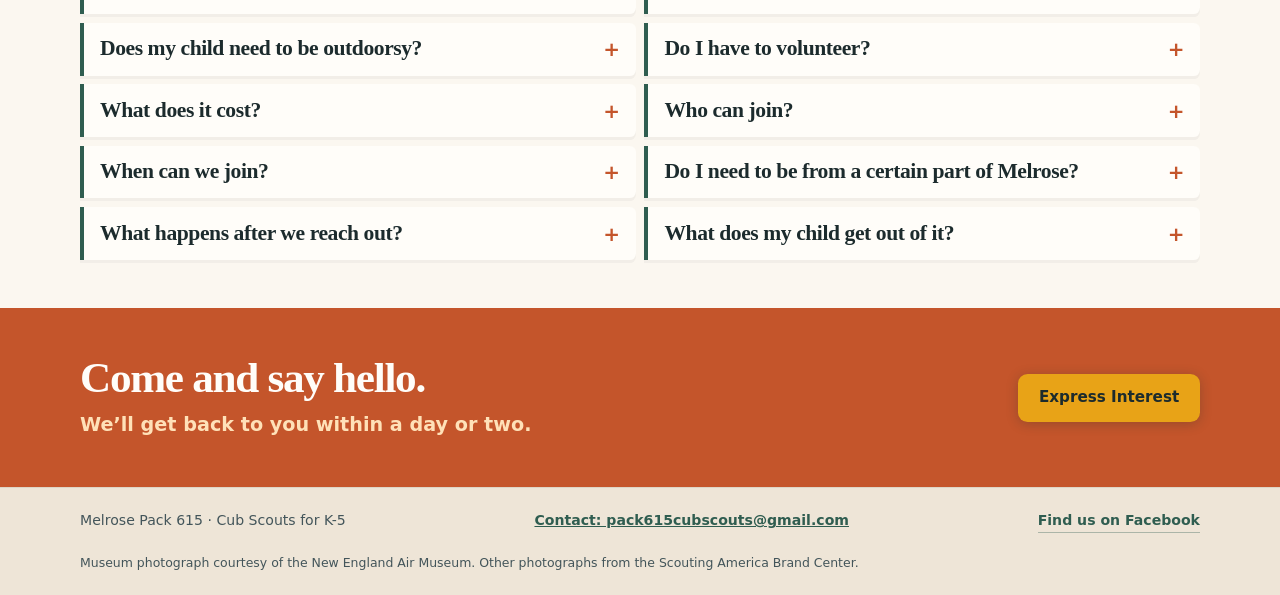
==== commit 590de073: "Rewrite the registration page after two audits and external review The page read as a list of mistak" ====
--- a/index.html
+++ b/index.html
@@ -125,7 +125,7 @@
                   data-rest="Ask us anything without leaving the house."><span class="upcoming-when">Sep 14, 6:30pm</span> Virtual Info Night on Zoom. <a data-track="interest-form-info-night" class="text-link" href="https://docs.google.com/forms/d/e/1FAIpQLSfqMnN3mRPJpEeCvfcUHTXjDa6xpPGZP8clBb77MVRqcl40Sg/viewform" target="_blank" rel="noopener noreferrer">Add me<span class="visually-hidden"> to the Virtual Info Night. Opens the interest form in a new tab.</span></a></li>
               <li data-until="2026-09-19"
                   data-lead="Registration Night at Pine Banks Park, Friday September 18 at 6pm."
-                  data-rest="Sign up, and pick up hand-me-down uniforms."><span class="upcoming-when">Sep 18, 6pm</span> Registration Night, Pine Banks Park. <a data-track="register-upcoming" class="text-link" href="/register/">What to bring</a></li>
+                  data-rest="Sign up, and pick up hand-me-down uniforms."><span class="upcoming-when">Sep 18, 6pm</span> Registration Night, Pine Banks Park. <a data-track="register-upcoming" class="text-link" href="/register/#bring">What to bring</a></li>
               <li data-until="2027-01-10" data-banner="no"><span class="upcoming-planet" aria-hidden="true">🪐</span><span class="upcoming-when">Jan 8, 2027</span> Big Trip: Stars &amp; Space sleepover at the EcoTarium. <a data-track="bigtrip-anchor" class="text-link" href="#bigtrip-band">See the details</a></li>
             </ul>
           </div>
@@ -288,7 +288,7 @@
         <div class="bigtrip-inner">
           <p class="bigtrip-eyebrow">This year&rsquo;s Big Trip</p>
           <h2 class="bigtrip-title">Stars &amp; Space: a night inside the museum</h2>
-          <p class="bigtrip-copy">The whole pack sleeps at the EcoTarium in Worcester. An evening travelling the solar system in the planetarium, a rocket launched to Mars, and if the sky is clear, a look at the real constellations through a telescope. Then sleeping bags, among the exhibits.</p>
+          <p class="bigtrip-copy">The whole pack sleeps at the EcoTarium in Worcester. An evening traveling the solar system in the planetarium, a rocket launched to Mars, and if the sky is clear, a look at the real constellations through a telescope. Then sleeping bags, among the exhibits.</p>
           <div class="bigtrip-badge">
             <span class="badge-day">8</span>
             <span class="badge-month">January</span>
@@ -385,7 +385,7 @@
             </details>
             <details>
               <summary>What does it cost?</summary>
-              <p>About $300 a year per child, covering national registration and pack dues, with no required fundraising. Uniforms are separate (roughly $65 to $155 by grade), but hand-me-downs are available and the pack t-shirt is included. Financial assistance is available, and we don&rsquo;t want cost to keep any kid out. <a data-track="register-page-faq" class="text-link" href="/register/">See the full breakdown</a>.</p>
+              <p>About $300 a year per child, covering national registration and pack dues, with no required fundraising. Uniforms are separate (roughly $65 to $155 by grade), but hand-me-downs are available and the pack t-shirt is included. Financial assistance is available, and we don&rsquo;t want cost to keep any kid out. <a data-track="register-page-faq" class="text-link" href="/register/#breakdown">See the cost breakdown</a>.</p>
             </details>
             <details>
               <summary>Who can join?</summary>
